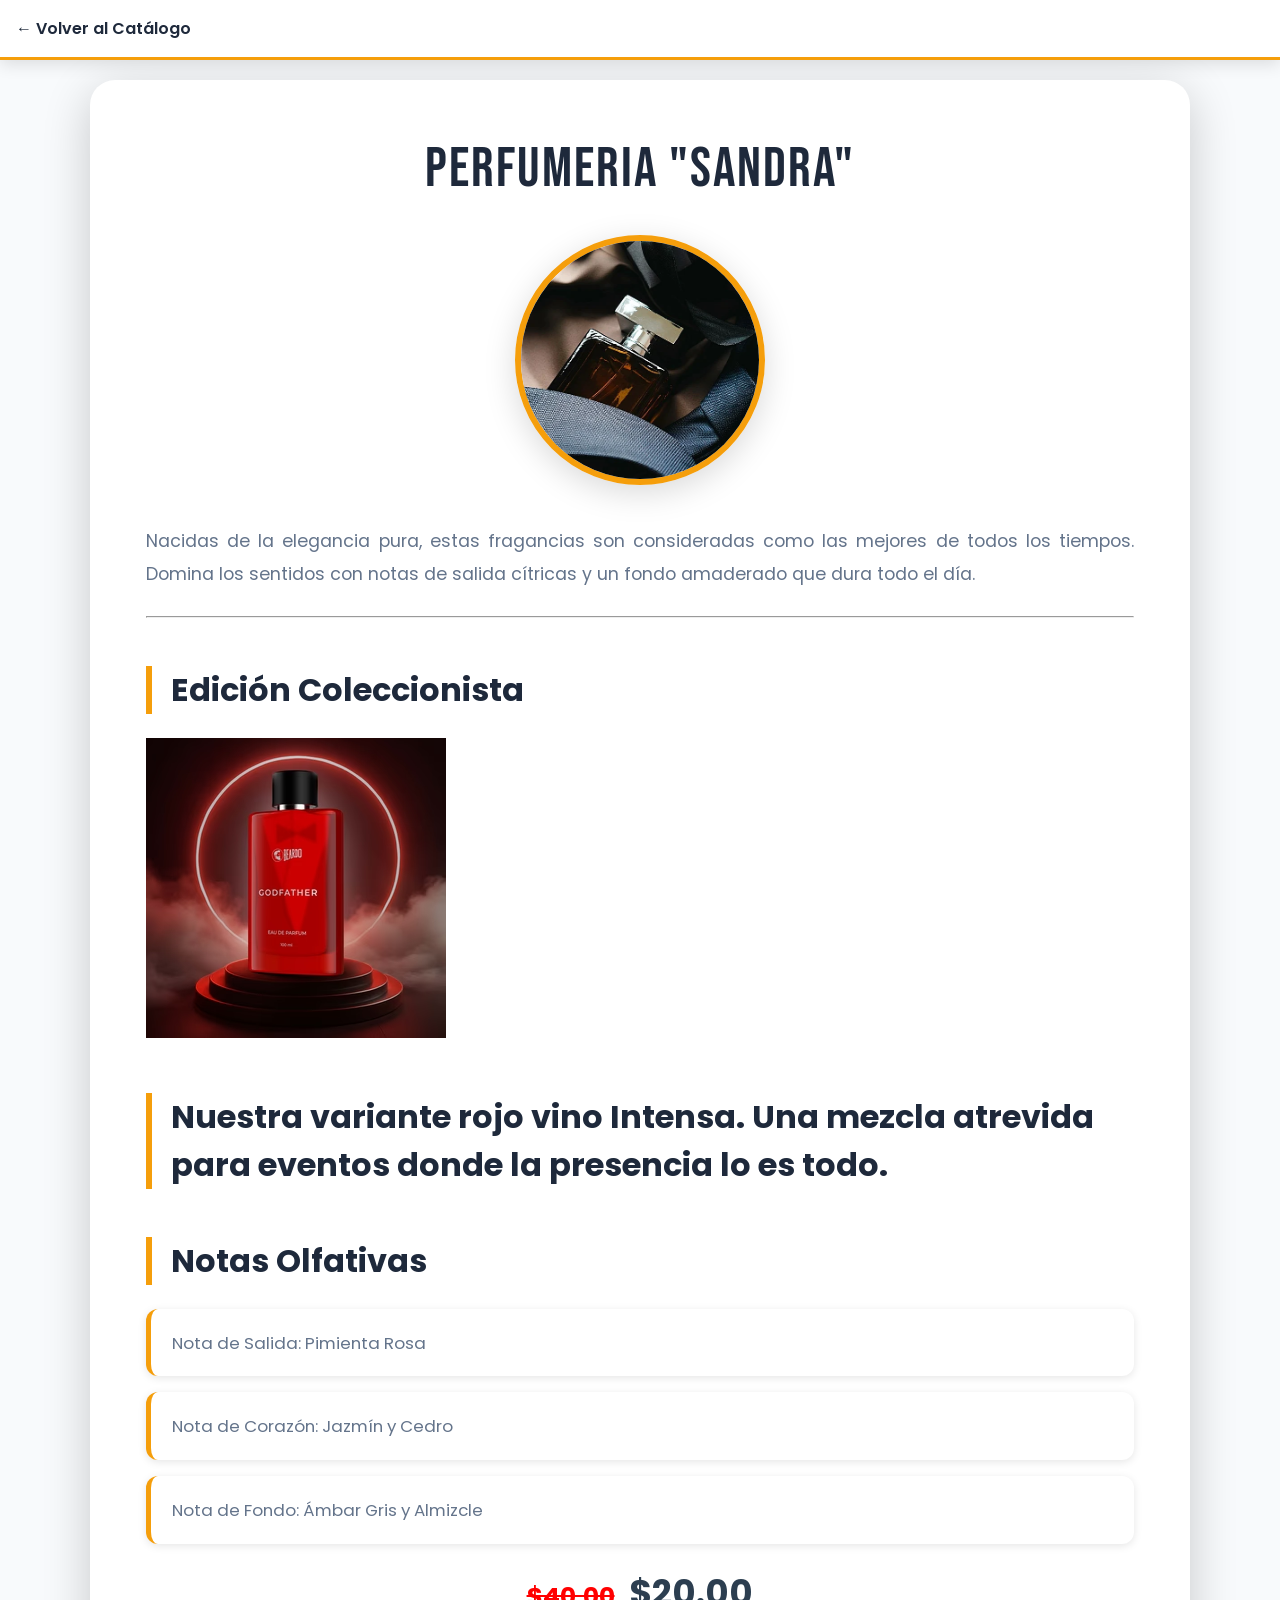
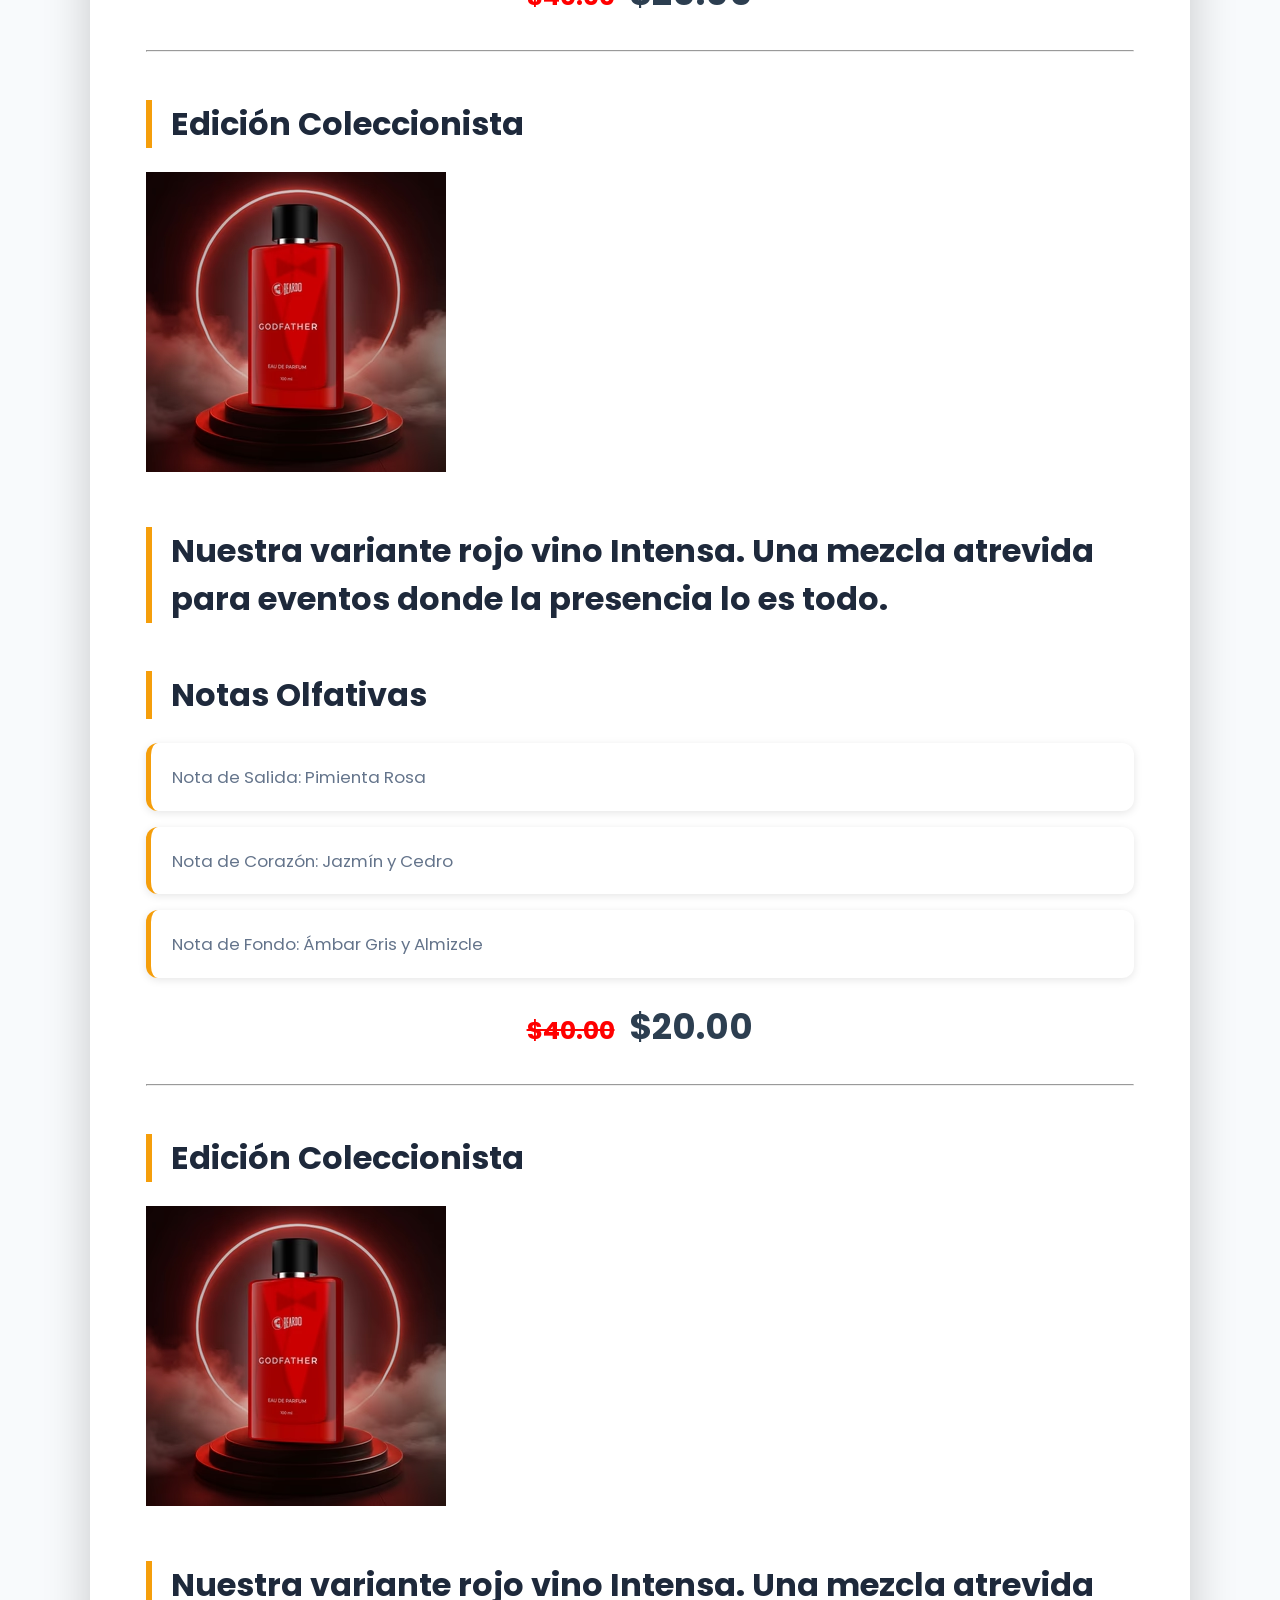
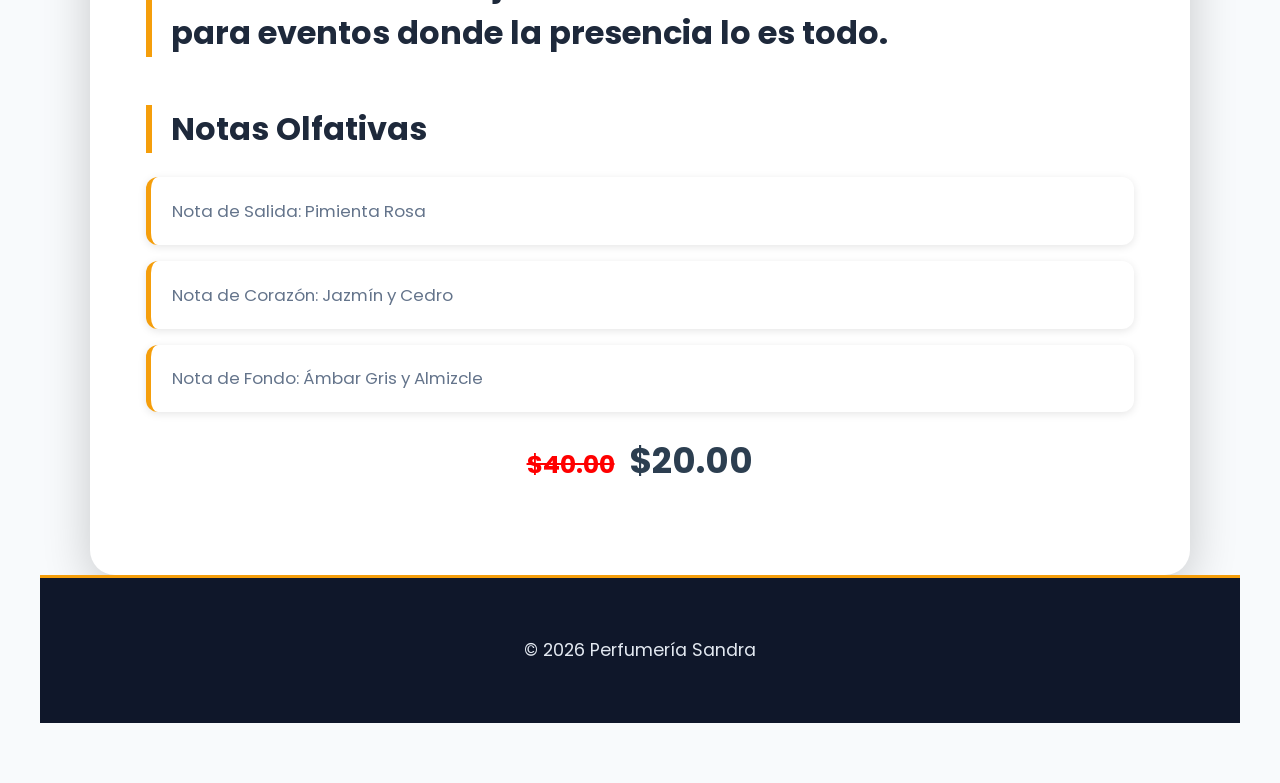
==== html/PerfumesPagina.html @ 1447a273 "Add files via upload" ====
<!DOCTYPE html>
<html lang="es">
<head>
    <meta charset="UTF-8">
    <title>Perfumería | Fragancia elegante</title>
    <link rel="stylesheet" href="../estilos/MarlonEstilos.css">
</head>
<body>

<div class="container">
    <nav class="navbar">
        <a href="../index.html" class="nav-link">← Volver al Catálogo</a>
    </nav>

    <h1>Perfumeria "Sandra"</h1>
    <img src="../imagenes/Inicial%20pagina%20perfumes.jpeg" alt="Perfume de Lujo" class="main-img">

    <p>
        Nacidas de la elegancia pura, estas fragancias son consideradas como las mejores de todos los tiempos.
        Domina los sentidos con notas de salida cítricas y un fondo amaderado que dura todo el día.
    </p>

    <hr> <div class="producto-bloque">
    <h2>Edición Coleccionista</h2>
    <div class="sección">
        <img src="../imagenes/Vino rojo.jpeg" alt="Fragancia Roja">
        <h2>Nuestra variante rojo vino Intensa. Una mezcla atrevida para eventos donde la presencia lo es todo.</h2>
    </div>

    <h2>Notas Olfativas</h2>
    <ul class="logros">
        <li>Nota de Salida: Pimienta Rosa</li>
        <li>Nota de Corazón: Jazmín y Cedro</li>
        <li>Nota de Fondo: Ámbar Gris y Almizcle</li>
    </ul>
    <p style="text-align: center; font-family: Arial, sans-serif;">
        <strike style="color: red; font-size: 25px; font-weight: bold; margin-right: 10px;">$40.00</strike>
        <span style="color: #2c3e50; font-size: 35px; font-weight: bold;">$20.00</span>
    </p>
</div>

    <hr>





    <div class="producto-bloque">
        <h2>Edición Coleccionista</h2>
        <div class="sección">
            <img src="../imagenes/Vino rojo.jpeg" alt="Fragancia Roja">
            <h2>Nuestra variante rojo vino Intensa. Una mezcla atrevida para eventos donde la presencia lo es todo.</h2>
        </div>

        <h2>Notas Olfativas</h2>
        <ul class="logros">
            <li>Nota de Salida: Pimienta Rosa</li>
            <li>Nota de Corazón: Jazmín y Cedro</li>
            <li>Nota de Fondo: Ámbar Gris y Almizcle</li>
        </ul>
        <p style="text-align: center; font-family: Arial, sans-serif;">
            <strike style="color: red; font-size: 25px; font-weight: bold; margin-right: 10px;">$40.00</strike>
            <span style="color: #2c3e50; font-size: 35px; font-weight: bold;">$20.00</span>
        </p>
    </div>

    <hr>






    <div class="producto-bloque">
        <h2>Edición Coleccionista</h2>
        <div class="sección">
            <img src="../imagenes/Vino rojo.jpeg" alt="Fragancia Roja">
            <h2>Nuestra variante rojo vino Intensa. Una mezcla atrevida para eventos donde la presencia lo es todo.</h2>
        </div>

        <h2>Notas Olfativas</h2>
        <ul class="logros">
            <li>Nota de Salida: Pimienta Rosa</li>
            <li>Nota de Corazón: Jazmín y Cedro</li>
            <li>Nota de Fondo: Ámbar Gris y Almizcle</li>
        </ul>
        <p style="text-align: center; font-family: Arial, sans-serif;">
            <strike style="color: red; font-size: 25px; font-weight: bold; margin-right: 10px;">$40.00</strike>
            <span style="color: #2c3e50; font-size: 35px; font-weight: bold;">$20.00</span>
        </p>
    </div>




</div> <footer class="footer">
    <p>© 2026 Perfumería Sandra</p>
</footer>

</body>
</html>
---- estilos/MarlonEstilos.css ----
/* ========================================
   MICHAEL JORDAN - TEMA UNIFICADO
   ======================================== */
@import url('https://fonts.googleapis.com/css2?family=Poppins:wght@300;400;500;600;700;800;900&family=Bebas+Neue&display=swap');

:root {
    /* PALETA UNIFICADA - IGUAL EN TODAS LAS PÁGINAS */
    --primary-dark: #0f172a;
    --secondary-dark: #1e293b;
    --accent-gold: #f59e0b;
    --accent-light: #fbbf24;
    --text-primary: #ffffff;
    --text-secondary: #e2e8f0;
    --text-dark: #1e293b;
    --text-gray: #64748b;
    --bg-light: #f8fafc;
    --bg-card: #ffffff;
    
    --shadow-sm: 0 2px 8px rgba(0, 0, 0, 0.1);
    --shadow-md: 0 4px 16px rgba(0, 0, 0, 0.12);
    --shadow-lg: 0 8px 32px rgba(0, 0, 0, 0.15);
    --shadow-xl: 0 12px 48px rgba(0, 0, 0, 0.2);
    
    --transition-fast: 0.2s cubic-bezier(0.4, 0, 0.2, 1);
    --transition-medium: 0.3s cubic-bezier(0.4, 0, 0.2, 1);
    --transition-slow: 0.5s cubic-bezier(0.4, 0, 0.2, 1);
}

* {
    margin: 0;
    padding: 0;
    box-sizing: border-box;
    font-family: 'Poppins', 'Segoe UI', sans-serif;
}

body {
    background: var(--bg-light);
    min-height: 100vh;
    padding: 80px 40px 60px;
    color: var(--text-dark);
}

.navbar {
    position: fixed;
    top: 0;
    left: 0;
    width: 100%;
    padding: 1rem 0;
    background: rgba(255, 255, 255, 0.98);
    backdrop-filter: blur(20px);
    z-index: 1000;
    box-shadow: var(--shadow-md);
    border-bottom: 3px solid var(--accent-gold);
}

.navbar nav {
    max-width: 1400px;
    margin: 0 auto;
    padding: 0 2rem;
}

.nav-link {
    color: var(--text-dark);
    text-decoration: none;
    font-weight: 600;
    font-size: 1rem;
    transition: var(--transition-medium);
    padding: 0.5rem 1rem;
    border-radius: 8px;
    position: relative;
}

.nav-link::before {
    content: '';
    position: absolute;
    bottom: 0;
    left: 50%;
    transform: translateX(-50%);
    width: 0;
    height: 3px;
    background: var(--accent-gold);
    transition: var(--transition-medium);
}

.nav-link:hover {
    color: var(--accent-gold);
}

.nav-link:hover::before {
    width: 80%;
}

/* ========================================
   CONTENEDOR PRINCIPAL
   ======================================== */
.container {
    max-width: 1100px;
    margin: auto;
    background: var(--bg-card);
    padding: 3.5rem;
    border-radius: 25px;
    box-shadow: var(--shadow-xl);
}

/* ========================================
   TÍTULO
   ======================================== */
h1 {
    text-align: center;
    color: var(--text-dark);
    font-size: 3.5rem;
    margin-bottom: 2rem;
    letter-spacing: 2px;
    font-family: 'Bebas Neue', sans-serif;
    font-weight: 400;
}

/* ========================================
   IMAGEN PRINCIPAL
   ======================================== */
.main-img {
    display: block;
    margin: 0 auto 2.5rem;
    width: 250px;
    height: 250px;
    border-radius: 50%;
    border: 6px solid var(--accent-gold);
    box-shadow: var(--shadow-lg);
    transition: var(--transition-medium);
    object-fit: cover;
}

.main-img:hover {
    transform: scale(1.05);
    box-shadow: var(--shadow-xl);
}

/* ========================================
   SUBTÍTULOS
   ======================================== */
h2 {
    margin-top: 3rem;
    margin-bottom: 1.5rem;
    color: var(--text-dark);
    border-left: 6px solid var(--accent-gold);
    padding-left: 1.2rem;
    font-size: 2rem;
    font-weight: 700;
}

/* ========================================
   TEXTO
   ======================================== */
p {
    font-size: 1.1rem;
    line-height: 1.9;
    margin-bottom: 1.5rem;
    color: var(--text-gray);
    text-align: justify;
}

/* ========================================
   SECCIÓN CON IMAGEN
   ======================================== */
.section {
    display: flex;
    gap: 2rem;
    align-items: center;
    flex-wrap: wrap;
    padding: 2rem;
    background: #f8fafc;
    border-radius: 20px;
    margin: 2rem 0;
    box-shadow: var(--shadow-sm);
    transition: var(--transition-medium);
}

.section:hover {
    transform: translateY(-3px);
    box-shadow: var(--shadow-md);
}

.section img {
    width: 220px;
    height: 220px;
    border-radius: 15px;
    box-shadow: var(--shadow-md);
    transition: var(--transition-medium);
    object-fit: cover;
}

.section img:hover {
    transform: scale(1.05);
    box-shadow: var(--shadow-lg);
}

/* ========================================
   LISTA DE LOGROS
   ======================================== */
.logros,
.post-retiro {
    list-style: none;
    margin-top: 1.5rem;
}

.logros li,
.post-retiro li {
    background: var(--bg-card);
    padding: 1.3rem;
    margin-bottom: 1rem;
    border-left: 5px solid var(--accent-gold);
    font-size: 1.05rem;
    border-radius: 12px;
    box-shadow: var(--shadow-sm);
    transition: var(--transition-medium);
    color: var(--text-gray);
}

.logros li:hover,
.post-retiro li:hover {
    transform: translateX(8px);
    box-shadow: var(--shadow-md);
    background: #fff9f0;
}

.logros li strong,
.post-retiro li strong {
    color: var(--accent-gold);
    font-weight: 700;
}

/* ========================================
   RESPONSIVE
   ======================================== */
@media (max-width: 768px) {
    body {
        padding: 80px 20px 40px;
    }
    
    .container {
        padding: 2.5rem;
        border-radius: 20px;
    }
    
    h1 {
        font-size: 2.8rem;
        margin-bottom: 1.5rem;
    }
    
    h2 {
        font-size: 1.6rem;
        margin-top: 2.5rem;
    }
    
    .main-img {
        width: 200px;
        height: 200px;
        border-width: 5px;
    }
    
    .section {
        flex-direction: column;
        padding: 1.5rem;
    }
    
    .section img {
        width: 100%;
        max-width: 280px;
        height: auto;
    }
    
    p {
        font-size: 1.05rem;
    }
    
    .logros li,
    .post-retiro li {
        padding: 1.1rem;
        font-size: 1rem;
    }
}

@media (max-width: 480px) {
    body {
        padding: 70px 15px 30px;
    }
    
    .container {
        padding: 2rem;
    }
    
    h1 {
        font-size: 2.3rem;
        letter-spacing: 1px;
    }
    
    h2 {
        font-size: 1.4rem;
        border-left-width: 5px;
        padding-left: 1rem;
    }
    
    .main-img {
        width: 170px;
        height: 170px;
    }
    
    .section {
        padding: 1.2rem;
    }
}

@media (prefers-reduced-motion: reduce) {
    *,
    *::before,
    *::after {
        animation-duration: 0.01ms !important;
        transition-duration: 0.01ms !important;
    }
}

.footer {
    background: var(--primary-dark);
    padding: 3rem 2rem;
    text-align: center;
    border-top: 3px solid var(--accent-gold);
     text-align: center;
}

.footer p {
    color: var(--text-secondary);
    margin: 0.5rem 0;
     text-align: center;
}

.footer a {
    color: var(--accent-gold);
    text-decoration: none;
    transition: var(--transition-fast);
    font-weight: 600;
     text-align: center; 
}

.footer a:hover {
    color: var(--accent-light);
     text-align: center;
}
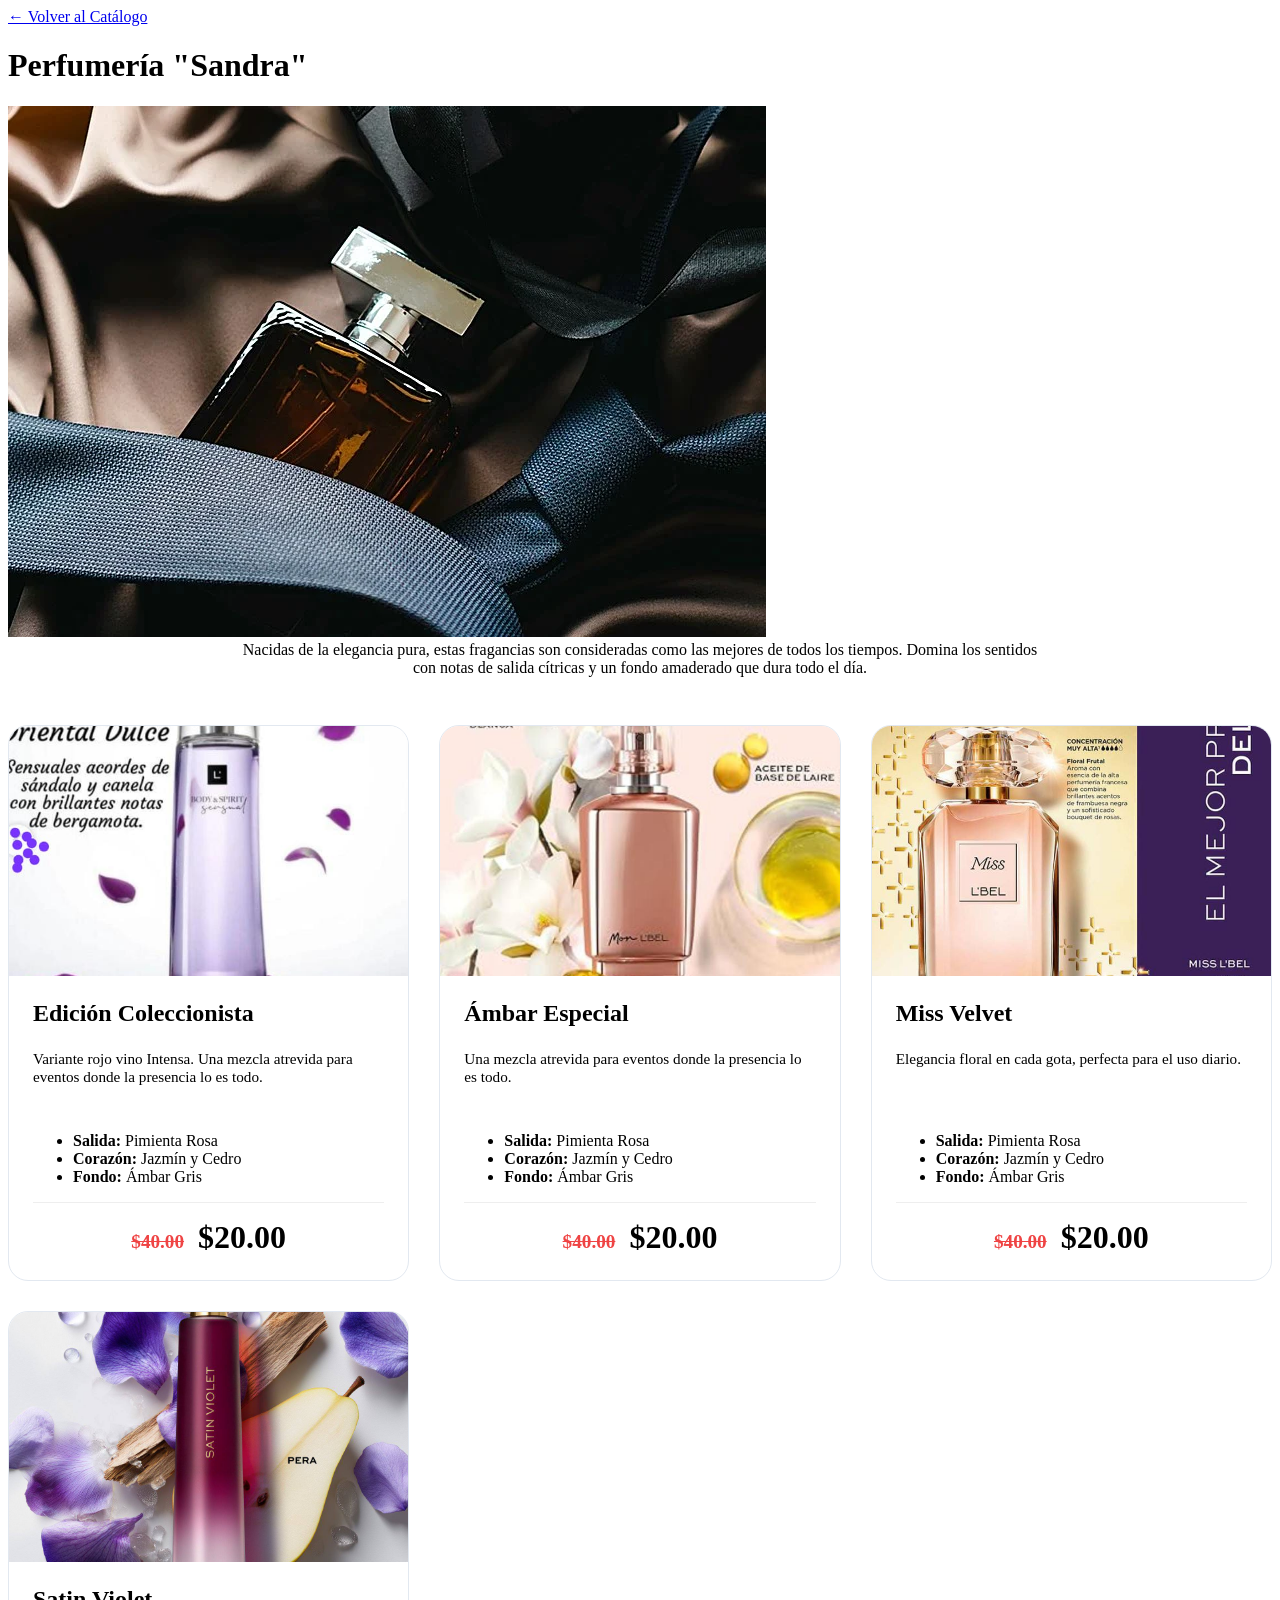
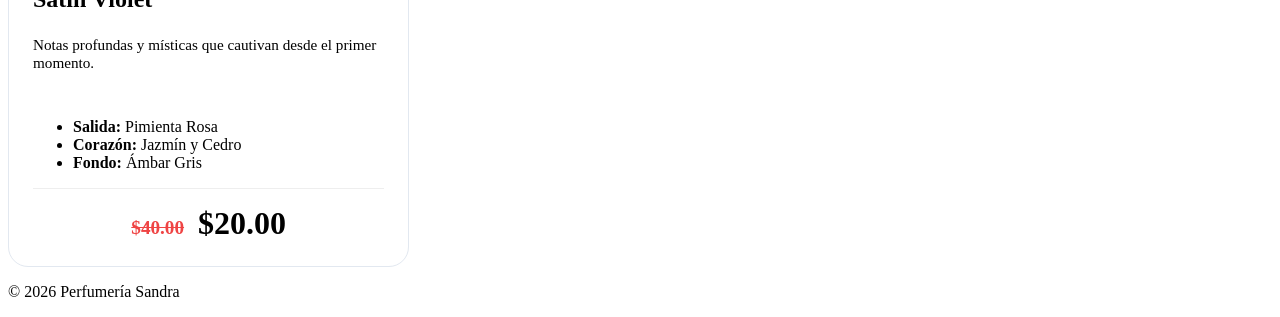
==== commit e0c3eba5: "Add files via upload" ====
--- a/html/PerfumesPagina.html
+++ b/html/PerfumesPagina.html
@@ -2,6 +2,7 @@
 <html lang="es">
 <head>
     <meta charset="UTF-8">
+    <meta name="viewport" content="width=device-width, initial-scale=1.0">
     <title>Perfumería | Fragancia elegante</title>
     <link rel="stylesheet" href="../estilos/MarlonEstilos.css">
 </head>
@@ -9,91 +10,100 @@
 
 <div class="container">
     <nav class="navbar">
-        <a href="../index.html" class="nav-link">← Volver al Catálogo</a>
+        <nav>
+            <a href="../index.html" class="nav-link">← Volver al Catálogo</a>
+        </nav>
     </nav>
 
-    <h1>Perfumeria "Sandra"</h1>
+    <h1>Perfumería "Sandra"</h1>
     <img src="../imagenes/Inicial%20pagina%20perfumes.jpeg" alt="Perfume de Lujo" class="main-img">
 
-    <p>
+    <p class="intro-text">
         Nacidas de la elegancia pura, estas fragancias son consideradas como las mejores de todos los tiempos.
         Domina los sentidos con notas de salida cítricas y un fondo amaderado que dura todo el día.
     </p>
 
-    <hr> <div class="producto-bloque">
-    <h2>Edición Coleccionista</h2>
-    <div class="sección">
-        <img src="../imagenes/Vino rojo.jpeg" alt="Fragancia Roja">
-        <h2>Nuestra variante rojo vino Intensa. Una mezcla atrevida para eventos donde la presencia lo es todo.</h2>
-    </div>
+    <div class="productos-container">
 
-    <h2>Notas Olfativas</h2>
-    <ul class="logros">
-        <li>Nota de Salida: Pimienta Rosa</li>
-        <li>Nota de Corazón: Jazmín y Cedro</li>
-        <li>Nota de Fondo: Ámbar Gris y Almizcle</li>
-    </ul>
-    <p style="text-align: center; font-family: Arial, sans-serif;">
-        <strike style="color: red; font-size: 25px; font-weight: bold; margin-right: 10px;">$40.00</strike>
-        <span style="color: #2c3e50; font-size: 35px; font-weight: bold;">$20.00</span>
-    </p>
-</div>
-
-    <hr>
-
-
-
-
-
-    <div class="producto-bloque">
-        <h2>Edición Coleccionista</h2>
-        <div class="sección">
-            <img src="../imagenes/Vino rojo.jpeg" alt="Fragancia Roja">
-            <h2>Nuestra variante rojo vino Intensa. Una mezcla atrevida para eventos donde la presencia lo es todo.</h2>
+        <div class="producto-bloque">
+            <div class="seccion-imagen">
+                <img src="../imagenes/perfumeOrientalDulce.jpeg" alt="Fragancia Roja">
+            </div>
+            <div class="contenido">
+                <h2>Edición Coleccionista</h2>
+                <p class="desc-corta">Variante rojo vino Intensa. Una mezcla atrevida para eventos donde la presencia lo es todo.</p>
+                <ul class="logros">
+                    <li><strong>Salida:</strong> Pimienta Rosa</li>
+                    <li><strong>Corazón:</strong> Jazmín y Cedro</li>
+                    <li><strong>Fondo:</strong> Ámbar Gris</li>
+                </ul>
+                <div class="precio-tag">
+                    <strike>$40.00</strike>
+                    <span>$20.00</span>
+                </div>
+            </div>
         </div>
 
-        <h2>Notas Olfativas</h2>
-        <ul class="logros">
-            <li>Nota de Salida: Pimienta Rosa</li>
-            <li>Nota de Corazón: Jazmín y Cedro</li>
-            <li>Nota de Fondo: Ámbar Gris y Almizcle</li>
-        </ul>
-        <p style="text-align: center; font-family: Arial, sans-serif;">
-            <strike style="color: red; font-size: 25px; font-weight: bold; margin-right: 10px;">$40.00</strike>
-            <span style="color: #2c3e50; font-size: 35px; font-weight: bold;">$20.00</span>
-        </p>
-    </div>
-
-    <hr>
-
-
-
-
-
-
-    <div class="producto-bloque">
-        <h2>Edición Coleccionista</h2>
-        <div class="sección">
-            <img src="../imagenes/Vino rojo.jpeg" alt="Fragancia Roja">
-            <h2>Nuestra variante rojo vino Intensa. Una mezcla atrevida para eventos donde la presencia lo es todo.</h2>
+        <div class="producto-bloque">
+            <div class="seccion-imagen">
+                <img src="../imagenes/Ambar.jpeg" alt="Fragancia">
+            </div>
+            <div class="contenido">
+                <h2>Ámbar Especial</h2>
+                <p class="desc-corta">Una mezcla atrevida para eventos donde la presencia lo es todo.</p>
+                <ul class="logros">
+                    <li><strong>Salida:</strong> Pimienta Rosa</li>
+                    <li><strong>Corazón:</strong> Jazmín y Cedro</li>
+                    <li><strong>Fondo:</strong> Ámbar Gris</li>
+                </ul>
+                <div class="precio-tag">
+                    <strike>$40.00</strike>
+                    <span>$20.00</span>
+                </div>
+            </div>
         </div>
 
-        <h2>Notas Olfativas</h2>
-        <ul class="logros">
-            <li>Nota de Salida: Pimienta Rosa</li>
-            <li>Nota de Corazón: Jazmín y Cedro</li>
-            <li>Nota de Fondo: Ámbar Gris y Almizcle</li>
-        </ul>
-        <p style="text-align: center; font-family: Arial, sans-serif;">
-            <strike style="color: red; font-size: 25px; font-weight: bold; margin-right: 10px;">$40.00</strike>
-            <span style="color: #2c3e50; font-size: 35px; font-weight: bold;">$20.00</span>
-        </p>
-    </div>
+        <div class="producto-bloque">
+            <div class="seccion-imagen">
+                <img src="../imagenes/Miss.jpeg" alt="Fragancia">
+            </div>
+            <div class="contenido">
+                <h2>Miss Velvet</h2>
+                <p class="desc-corta">Elegancia floral en cada gota, perfecta para el uso diario.</p>
+                <ul class="logros">
+                    <li><strong>Salida:</strong> Pimienta Rosa</li>
+                    <li><strong>Corazón:</strong> Jazmín y Cedro</li>
+                    <li><strong>Fondo:</strong> Ámbar Gris</li>
+                </ul>
+                <div class="precio-tag">
+                    <strike>$40.00</strike>
+                    <span>$20.00</span>
+                </div>
+            </div>
+        </div>
 
+        <div class="producto-bloque">
+            <div class="seccion-imagen">
+                <img src="../imagenes/Satin%20Violet" alt="Fragancia">
+            </div>
+            <div class="contenido">
+                <h2>Satin Violet</h2>
+                <p class="desc-corta">Notas profundas y místicas que cautivan desde el primer momento.</p>
+                <ul class="logros">
+                    <li><strong>Salida:</strong> Pimienta Rosa</li>
+                    <li><strong>Corazón:</strong> Jazmín y Cedro</li>
+                    <li><strong>Fondo:</strong> Ámbar Gris</li>
+                </ul>
+                <div class="precio-tag">
+                    <strike>$40.00</strike>
+                    <span>$20.00</span>
+                </div>
+            </div>
+        </div>
 
+    </div> </div>
 
-
-</div> <footer class="footer">
+<footer class="footer">
     <p>© 2026 Perfumería Sandra</p>
 </footer>
 
--- a/estilos/MarlonEstilos.css
+++ b/estilos/MarlonEstilos.css
@@ -1,347 +1,96 @@
 /* ========================================
-   MICHAEL JORDAN - TEMA UNIFICADO
+   DISEÑO DE PRODUCTOS (GRID)
    ======================================== */
-@import url('https://fonts.googleapis.com/css2?family=Poppins:wght@300;400;500;600;700;800;900&family=Bebas+Neue&display=swap');
-
-:root {
-    /* PALETA UNIFICADA - IGUAL EN TODAS LAS PÁGINAS */
-    --primary-dark: #0f172a;
-    --secondary-dark: #1e293b;
-    --accent-gold: #f59e0b;
-    --accent-light: #fbbf24;
-    --text-primary: #ffffff;
-    --text-secondary: #e2e8f0;
-    --text-dark: #1e293b;
-    --text-gray: #64748b;
-    --bg-light: #f8fafc;
-    --bg-card: #ffffff;
-    
-    --shadow-sm: 0 2px 8px rgba(0, 0, 0, 0.1);
-    --shadow-md: 0 4px 16px rgba(0, 0, 0, 0.12);
-    --shadow-lg: 0 8px 32px rgba(0, 0, 0, 0.15);
-    --shadow-xl: 0 12px 48px rgba(0, 0, 0, 0.2);
-    
-    --transition-fast: 0.2s cubic-bezier(0.4, 0, 0.2, 1);
-    --transition-medium: 0.3s cubic-bezier(0.4, 0, 0.2, 1);
-    --transition-slow: 0.5s cubic-bezier(0.4, 0, 0.2, 1);
+.productos-container {
+    display: grid;
+    grid-template-columns: repeat(auto-fit, minmax(300px, 1fr));
+    gap: 30px;
+    margin-top: 3rem;
 }
 
-* {
-    margin: 0;
-    padding: 0;
-    box-sizing: border-box;
-    font-family: 'Poppins', 'Segoe UI', sans-serif;
+.producto-bloque {
+    background: var(--bg-card);
+    border-radius: 20px;
+    overflow: hidden;
+    box-shadow: var(--shadow-md);
+    transition: var(--transition-medium);
+    display: flex;
+    flex-direction: column; /* Contenido uno debajo de otro */
+    border: 1px solid #e2e8f0;
 }
 
-body {
-    background: var(--bg-light);
-    min-height: 100vh;
-    padding: 80px 40px 60px;
-    color: var(--text-dark);
-}
-
-.navbar {
-    position: fixed;
-    top: 0;
-    left: 0;
-    width: 100%;
-    padding: 1rem 0;
-    background: rgba(255, 255, 255, 0.98);
-    backdrop-filter: blur(20px);
-    z-index: 1000;
-    box-shadow: var(--shadow-md);
-    border-bottom: 3px solid var(--accent-gold);
-}
-
-.navbar nav {
-    max-width: 1400px;
-    margin: 0 auto;
-    padding: 0 2rem;
-}
-
-.nav-link {
-    color: var(--text-dark);
-    text-decoration: none;
-    font-weight: 600;
-    font-size: 1rem;
-    transition: var(--transition-medium);
-    padding: 0.5rem 1rem;
-    border-radius: 8px;
-    position: relative;
-}
-
-.nav-link::before {
-    content: '';
-    position: absolute;
-    bottom: 0;
-    left: 50%;
-    transform: translateX(-50%);
-    width: 0;
-    height: 3px;
-    background: var(--accent-gold);
-    transition: var(--transition-medium);
-}
-
-.nav-link:hover {
-    color: var(--accent-gold);
-}
-
-.nav-link:hover::before {
-    width: 80%;
-}
-
-/* ========================================
-   CONTENEDOR PRINCIPAL
-   ======================================== */
-.container {
-    max-width: 1100px;
-    margin: auto;
-    background: var(--bg-card);
-    padding: 3.5rem;
-    border-radius: 25px;
+.producto-bloque:hover {
+    transform: translateY(-10px);
     box-shadow: var(--shadow-xl);
 }
 
-/* ========================================
-   TÍTULO
-   ======================================== */
-h1 {
-    text-align: center;
-    color: var(--text-dark);
-    font-size: 3.5rem;
-    margin-bottom: 2rem;
-    letter-spacing: 2px;
-    font-family: 'Bebas Neue', sans-serif;
-    font-weight: 400;
+/* TAMAÑO ÚNICO DE IMAGENES */
+.seccion-imagen img {
+    width: 100%;
+    height: 250px; /* Altura fija para todas */
+    object-fit: cover; /* Ajusta la imagen sin estirarla */
+    display: block;
 }
 
-/* ========================================
-   IMAGEN PRINCIPAL
-   ======================================== */
-.main-img {
-    display: block;
-    margin: 0 auto 2.5rem;
-    width: 250px;
-    height: 250px;
-    border-radius: 50%;
-    border: 6px solid var(--accent-gold);
-    box-shadow: var(--shadow-lg);
-    transition: var(--transition-medium);
-    object-fit: cover;
+.contenido {
+    padding: 1.5rem;
+    display: flex;
+    flex-direction: column;
+    flex-grow: 1;
 }
 
-.main-img:hover {
-    transform: scale(1.05);
-    box-shadow: var(--shadow-xl);
+.contenido h2 {
+    margin-top: 0;
+    margin-bottom: 0.5rem;
+    font-size: 1.5rem;
+    border-left: 4px solid var(--accent-gold);
 }
 
-/* ========================================
-   SUBTÍTULOS
-   ======================================== */
-h2 {
-    margin-top: 3rem;
-    margin-bottom: 1.5rem;
-    color: var(--text-dark);
-    border-left: 6px solid var(--accent-gold);
-    padding-left: 1.2rem;
-    font-size: 2rem;
-    font-weight: 700;
+.desc-corta {
+    font-size: 0.95rem;
+    margin-bottom: 1rem;
+    text-align: left;
+    height: 50px; /* Alinea los textos */
 }
 
-/* ========================================
-   TEXTO
-   ======================================== */
-p {
-    font-size: 1.1rem;
-    line-height: 1.9;
-    margin-bottom: 1.5rem;
-    color: var(--text-gray);
-    text-align: justify;
+/* PRECIOS ORDENADOS */
+.precio-tag {
+    text-align: center;
+    margin-top: auto;
+    padding-top: 1rem;
+    border-top: 1px solid #eee;
 }
 
-/* ========================================
-   SECCIÓN CON IMAGEN
-   ======================================== */
-.section {
-    display: flex;
-    gap: 2rem;
-    align-items: center;
-    flex-wrap: wrap;
-    padding: 2rem;
-    background: #f8fafc;
-    border-radius: 20px;
-    margin: 2rem 0;
-    box-shadow: var(--shadow-sm);
-    transition: var(--transition-medium);
+.precio-tag strike {
+    color: #ef4444;
+    font-size: 1.2rem;
+    font-weight: bold;
+    margin-right: 10px;
 }
 
-.section:hover {
-    transform: translateY(-3px);
-    box-shadow: var(--shadow-md);
+.precio-tag span {
+    color: var(--primary-dark);
+    font-size: 2rem;
+    font-weight: 800;
 }
 
-.section img {
-    width: 220px;
-    height: 220px;
-    border-radius: 15px;
-    box-shadow: var(--shadow-md);
-    transition: var(--transition-medium);
-    object-fit: cover;
+.intro-text {
+    text-align: center;
+    max-width: 800px;
+    margin: 0 auto 2rem;
 }
 
-.section img:hover {
-    transform: scale(1.05);
-    box-shadow: var(--shadow-lg);
-}
+/* RESPONSIVE PARA MÓVIL */
+@media (max-width: 600px) {
+    .productos-container {
+        grid-template-columns: 1fr; /* Una sola columna en celular */
+    }
 
-/* ========================================
-   LISTA DE LOGROS
-   ======================================== */
-.logros,
-.post-retiro {
-    list-style: none;
-    margin-top: 1.5rem;
-}
+    .seccion-imagen img {
+        height: 200px; /* Un poco más pequeñas en celular */
+    }
 
-.logros li,
-.post-retiro li {
-    background: var(--bg-card);
-    padding: 1.3rem;
-    margin-bottom: 1rem;
-    border-left: 5px solid var(--accent-gold);
-    font-size: 1.05rem;
-    border-radius: 12px;
-    box-shadow: var(--shadow-sm);
-    transition: var(--transition-medium);
-    color: var(--text-gray);
-}
-
-.logros li:hover,
-.post-retiro li:hover {
-    transform: translateX(8px);
-    box-shadow: var(--shadow-md);
-    background: #fff9f0;
-}
-
-.logros li strong,
-.post-retiro li strong {
-    color: var(--accent-gold);
-    font-weight: 700;
-}
-
-/* ========================================
-   RESPONSIVE
-   ======================================== */
-@media (max-width: 768px) {
-    body {
-        padding: 80px 20px 40px;
+    h1 {
+        font-size: 2.5rem;
     }
-    
-    .container {
-        padding: 2.5rem;
-        border-radius: 20px;
-    }
-    
-    h1 {
-        font-size: 2.8rem;
-        margin-bottom: 1.5rem;
-    }
-    
-    h2 {
-        font-size: 1.6rem;
-        margin-top: 2.5rem;
-    }
-    
-    .main-img {
-        width: 200px;
-        height: 200px;
-        border-width: 5px;
-    }
-    
-    .section {
-        flex-direction: column;
-        padding: 1.5rem;
-    }
-    
-    .section img {
-        width: 100%;
-        max-width: 280px;
-        height: auto;
-    }
-    
-    p {
-        font-size: 1.05rem;
-    }
-    
-    .logros li,
-    .post-retiro li {
-        padding: 1.1rem;
-        font-size: 1rem;
-    }
-}
-
-@media (max-width: 480px) {
-    body {
-        padding: 70px 15px 30px;
-    }
-    
-    .container {
-        padding: 2rem;
-    }
-    
-    h1 {
-        font-size: 2.3rem;
-        letter-spacing: 1px;
-    }
-    
-    h2 {
-        font-size: 1.4rem;
-        border-left-width: 5px;
-        padding-left: 1rem;
-    }
-    
-    .main-img {
-        width: 170px;
-        height: 170px;
-    }
-    
-    .section {
-        padding: 1.2rem;
-    }
-}
-
-@media (prefers-reduced-motion: reduce) {
-    *,
-    *::before,
-    *::after {
-        animation-duration: 0.01ms !important;
-        transition-duration: 0.01ms !important;
-    }
-}
-
-.footer {
-    background: var(--primary-dark);
-    padding: 3rem 2rem;
-    text-align: center;
-    border-top: 3px solid var(--accent-gold);
-     text-align: center;
-}
-
-.footer p {
-    color: var(--text-secondary);
-    margin: 0.5rem 0;
-     text-align: center;
-}
-
-.footer a {
-    color: var(--accent-gold);
-    text-decoration: none;
-    transition: var(--transition-fast);
-    font-weight: 600;
-     text-align: center; 
-}
-
-.footer a:hover {
-    color: var(--accent-light);
-     text-align: center;
 }
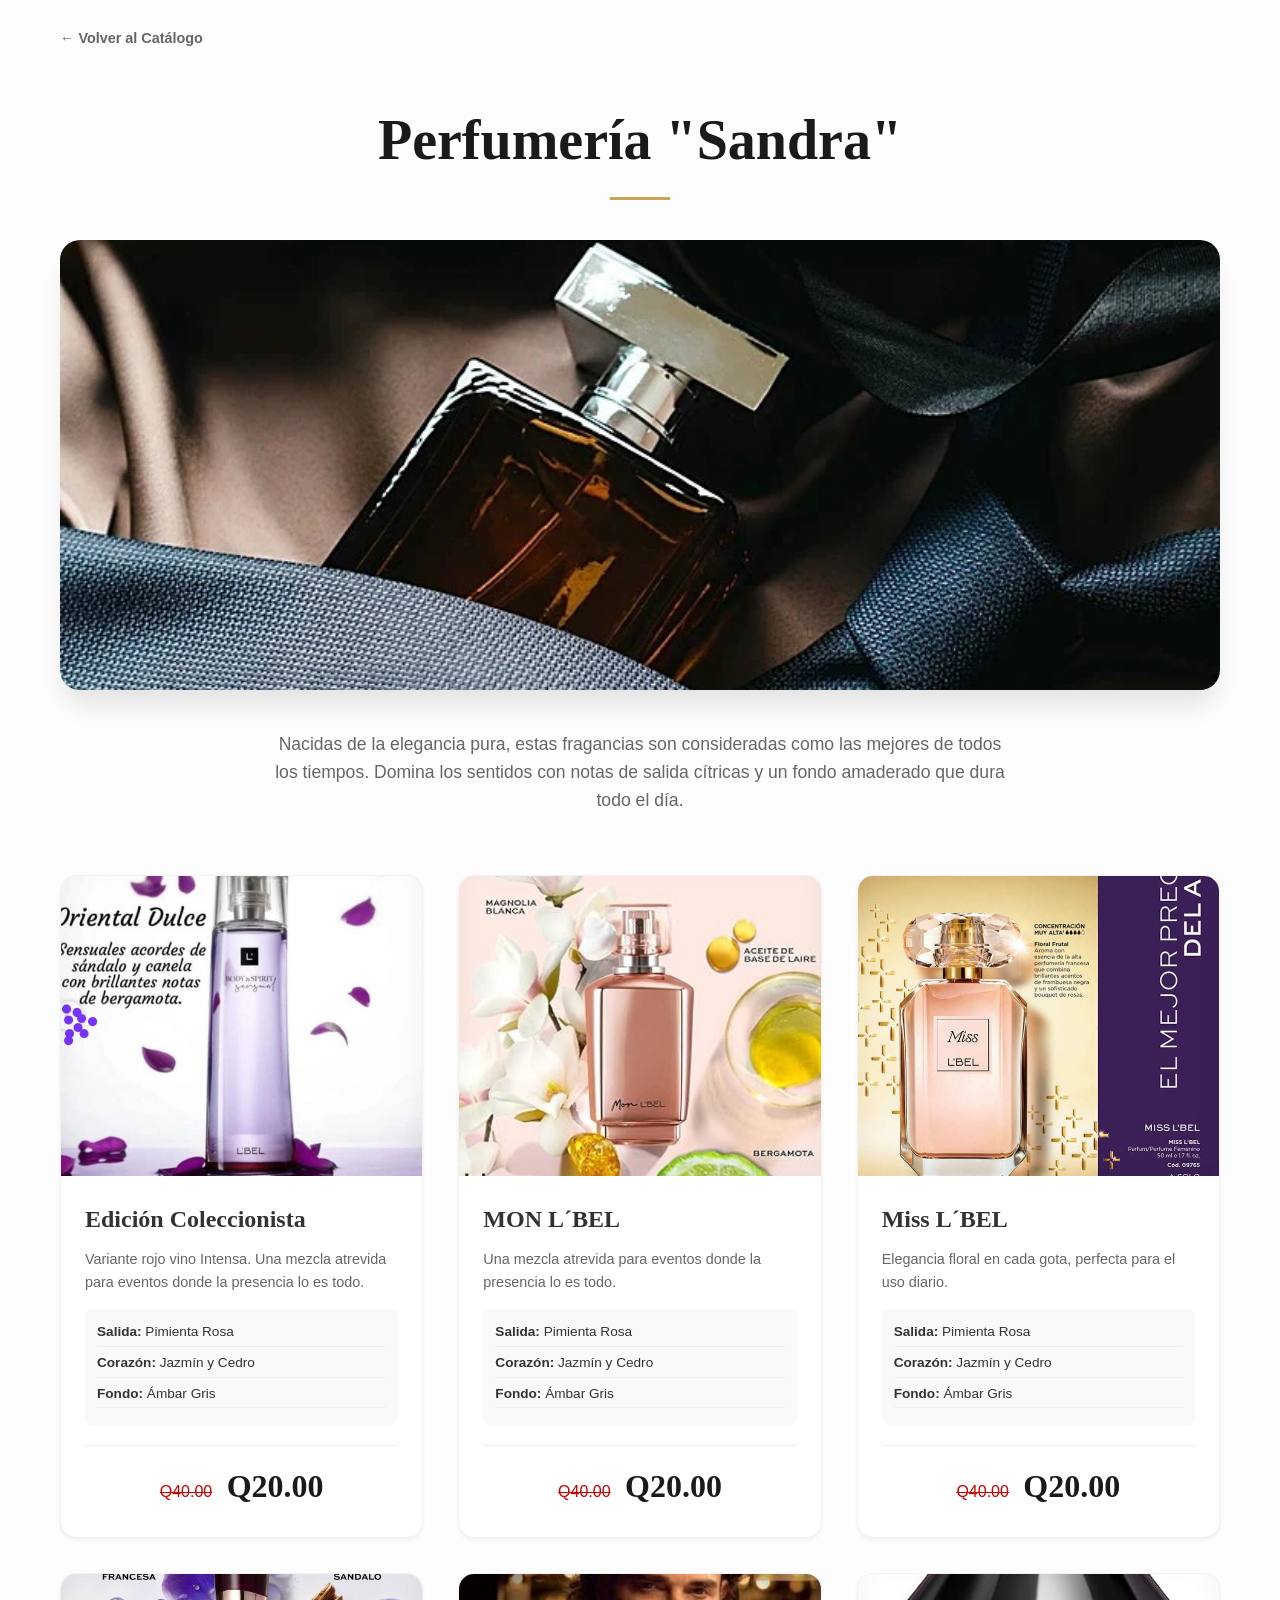
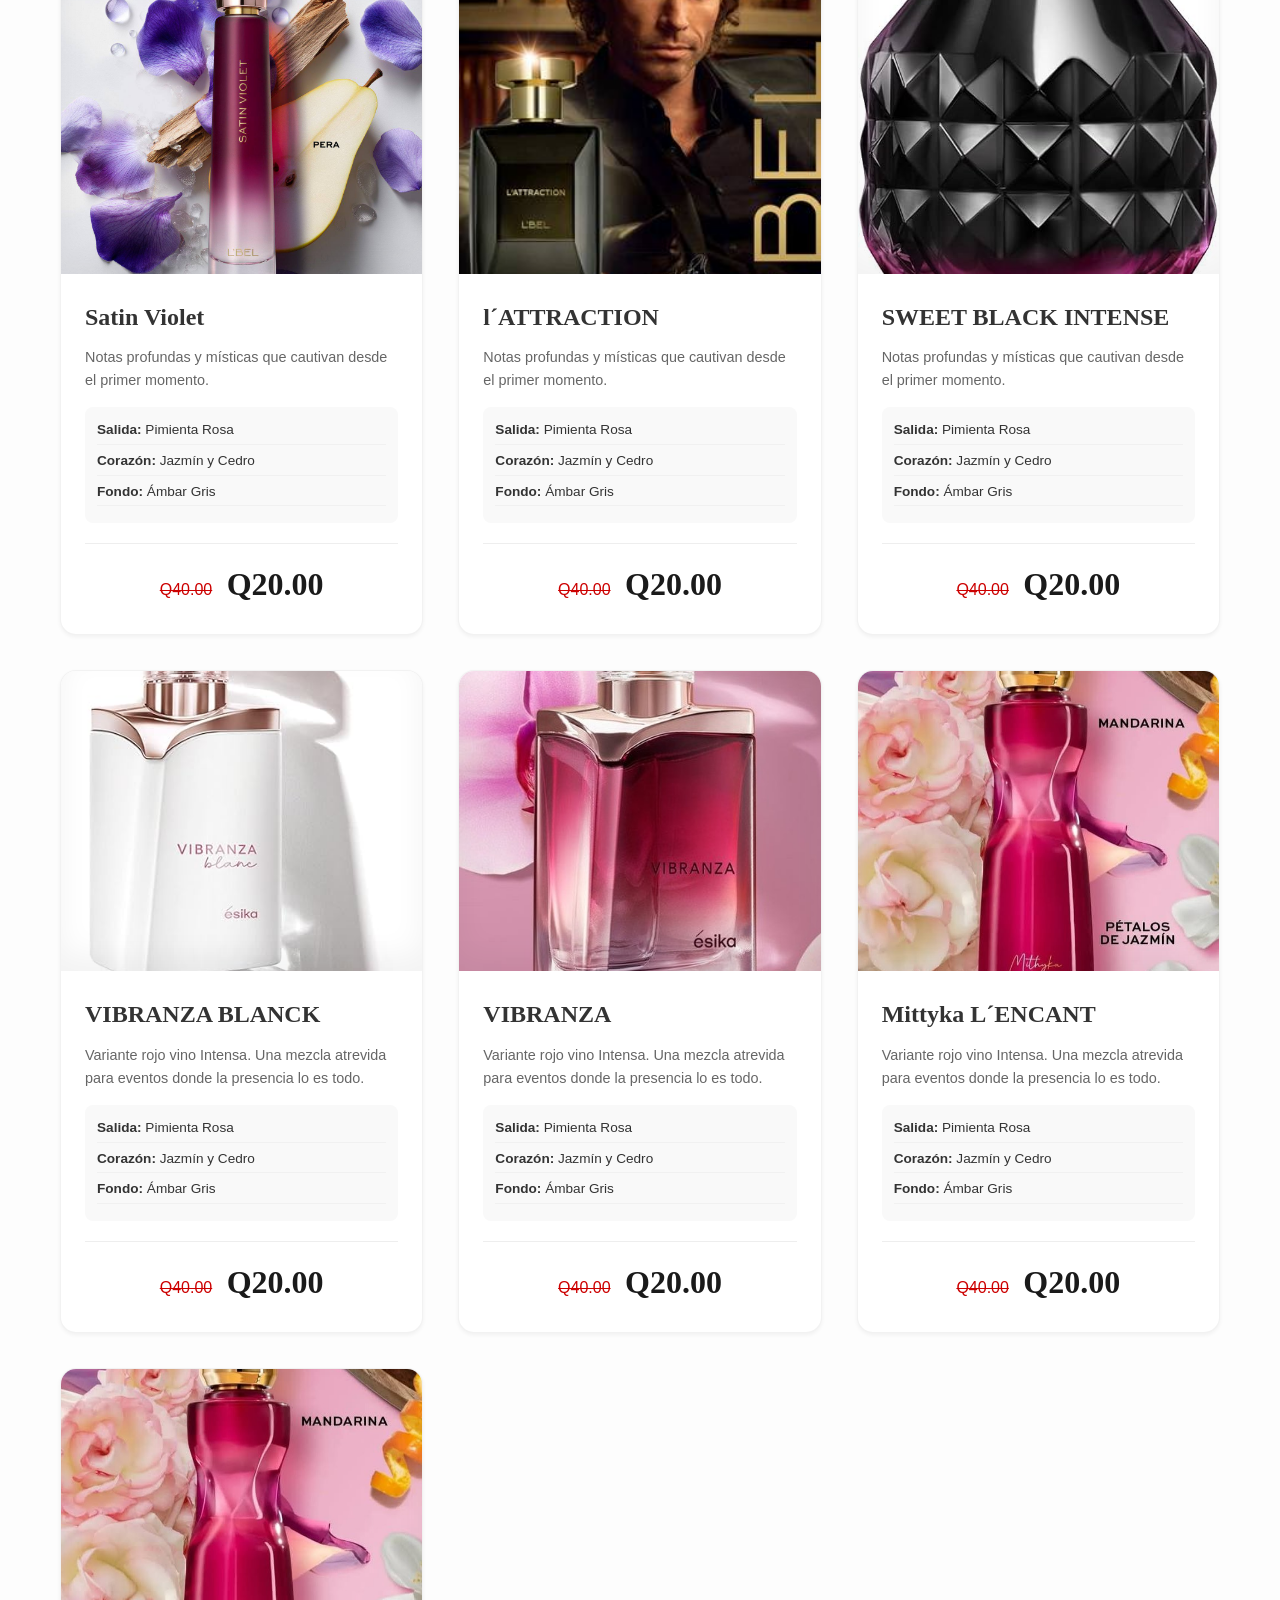
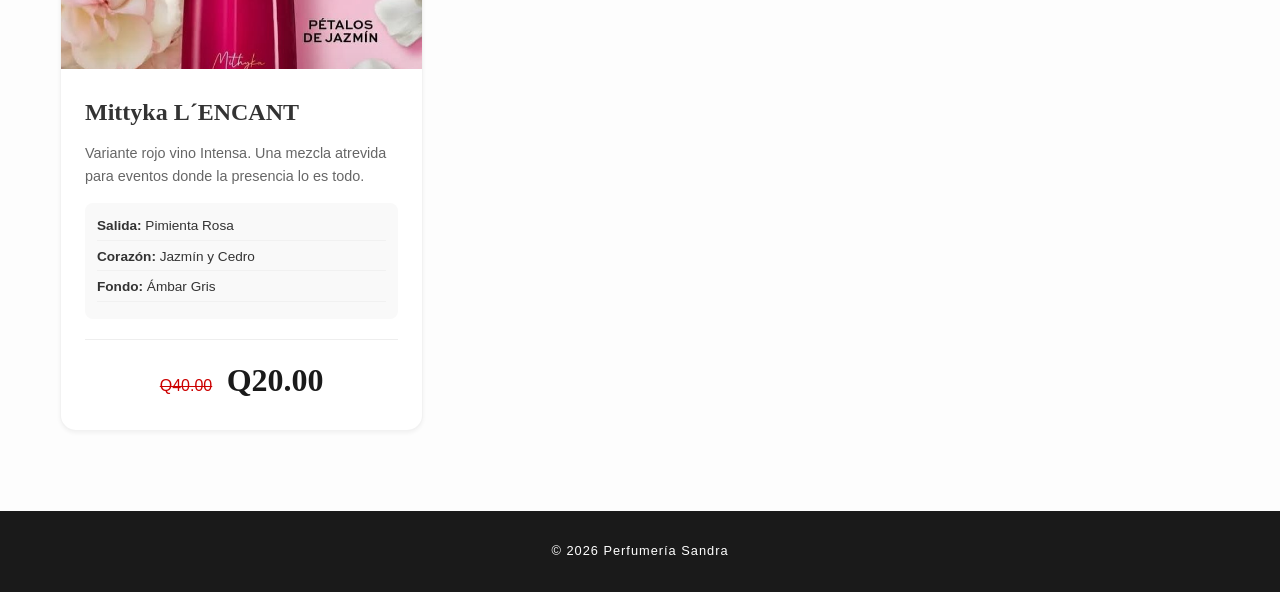
==== commit 5f4ec083: "Add files via upload" ====
--- a/html/PerfumesPagina.html
+++ b/html/PerfumesPagina.html
@@ -38,8 +38,8 @@
                     <li><strong>Fondo:</strong> Ámbar Gris</li>
                 </ul>
                 <div class="precio-tag">
-                    <strike>$40.00</strike>
-                    <span>$20.00</span>
+                    <strike>Q40.00</strike>
+                    <span>Q20.00</span>
                 </div>
             </div>
         </div>
@@ -49,7 +49,7 @@
                 <img src="../imagenes/Ambar.jpeg" alt="Fragancia">
             </div>
             <div class="contenido">
-                <h2>Ámbar Especial</h2>
+                <h2>MON L´BEL</h2>
                 <p class="desc-corta">Una mezcla atrevida para eventos donde la presencia lo es todo.</p>
                 <ul class="logros">
                     <li><strong>Salida:</strong> Pimienta Rosa</li>
@@ -57,8 +57,8 @@
                     <li><strong>Fondo:</strong> Ámbar Gris</li>
                 </ul>
                 <div class="precio-tag">
-                    <strike>$40.00</strike>
-                    <span>$20.00</span>
+                    <strike>Q40.00</strike>
+                    <span>Q20.00</span>
                 </div>
             </div>
         </div>
@@ -68,7 +68,7 @@
                 <img src="../imagenes/Miss.jpeg" alt="Fragancia">
             </div>
             <div class="contenido">
-                <h2>Miss Velvet</h2>
+                <h2>Miss L´BEL</h2>
                 <p class="desc-corta">Elegancia floral en cada gota, perfecta para el uso diario.</p>
                 <ul class="logros">
                     <li><strong>Salida:</strong> Pimienta Rosa</li>
@@ -76,8 +76,8 @@
                     <li><strong>Fondo:</strong> Ámbar Gris</li>
                 </ul>
                 <div class="precio-tag">
-                    <strike>$40.00</strike>
-                    <span>$20.00</span>
+                    <strike>Q40.00</strike>
+                    <span>Q20.00</span>
                 </div>
             </div>
         </div>
@@ -95,11 +95,137 @@
                     <li><strong>Fondo:</strong> Ámbar Gris</li>
                 </ul>
                 <div class="precio-tag">
-                    <strike>$40.00</strike>
-                    <span>$20.00</span>
-                </div>
-            </div>
-        </div>
+                    <strike>Q40.00</strike>
+                    <span>Q20.00</span>
+                </div>
+            </div>
+        </div>
+
+
+
+
+        <div class="producto-bloque">
+            <div class="seccion-imagen">
+                <img src="../imagenes/L'attraction.jpg" alt="Fragancia">
+            </div>
+            <div class="contenido">
+                <h2>l´ATTRACTION</h2>
+                <p class="desc-corta">Notas profundas y místicas que cautivan desde el primer momento.</p>
+                <ul class="logros">
+                    <li><strong>Salida:</strong> Pimienta Rosa</li>
+                    <li><strong>Corazón:</strong> Jazmín y Cedro</li>
+                    <li><strong>Fondo:</strong> Ámbar Gris</li>
+                </ul>
+                <div class="precio-tag">
+                    <strike>Q40.00</strike>
+                    <span>Q20.00</span>
+                </div>
+            </div>
+        </div>
+
+
+        <div class="producto-bloque">
+            <div class="seccion-imagen">
+                <img src="../imagenes/Sweet%20black.jpg" alt="Fragancia">
+            </div>
+            <div class="contenido">
+                <h2>SWEET BLACK INTENSE</h2>
+                <p class="desc-corta">Notas profundas y místicas que cautivan desde el primer momento.</p>
+                <ul class="logros">
+                    <li><strong>Salida:</strong> Pimienta Rosa</li>
+                    <li><strong>Corazón:</strong> Jazmín y Cedro</li>
+                    <li><strong>Fondo:</strong> Ámbar Gris</li>
+                </ul>
+                <div class="precio-tag">
+                    <strike>Q40.00</strike>
+                    <span>Q20.00</span>
+                </div>
+            </div>
+        </div>
+
+        <div class="producto-bloque">
+            <div class="seccion-imagen">
+                <img src="../imagenes/Vibransa.jpg" alt="Fragancia Roja">
+            </div>
+            <div class="contenido">
+                <h2>VIBRANZA BLANCK</h2>
+                <p class="desc-corta">Variante rojo vino Intensa. Una mezcla atrevida para eventos donde la presencia lo es todo.</p>
+                <ul class="logros">
+                    <li><strong>Salida:</strong> Pimienta Rosa</li>
+                    <li><strong>Corazón:</strong> Jazmín y Cedro</li>
+                    <li><strong>Fondo:</strong> Ámbar Gris</li>
+                </ul>
+                <div class="precio-tag">
+                    <strike>Q40.00</strike>
+                    <span>Q20.00</span>
+                </div>
+            </div>
+        </div>
+
+
+
+        <div class="producto-bloque">
+            <div class="seccion-imagen">
+                <img src="../imagenes/VibransaRoja.jpg" alt="Fragancia Roja">
+            </div>
+            <div class="contenido">
+                <h2>VIBRANZA</h2>
+                <p class="desc-corta">Variante rojo vino Intensa. Una mezcla atrevida para eventos donde la presencia lo es todo.</p>
+                <ul class="logros">
+                    <li><strong>Salida:</strong> Pimienta Rosa</li>
+                    <li><strong>Corazón:</strong> Jazmín y Cedro</li>
+                    <li><strong>Fondo:</strong> Ámbar Gris</li>
+                </ul>
+                <div class="precio-tag">
+                    <strike>Q40.00</strike>
+                    <span>Q20.00</span>
+                </div>
+            </div>
+        </div>
+
+
+
+
+        <div class="producto-bloque">
+            <div class="seccion-imagen">
+                <img src="../imagenes/Mittyka%20L´encant.jpg" alt="Fragancia Roja">
+            </div>
+            <div class="contenido">
+                <h2>Mittyka L´ENCANT</h2>
+                <p class="desc-corta">Variante rojo vino Intensa. Una mezcla atrevida para eventos donde la presencia lo es todo.</p>
+                <ul class="logros">
+                    <li><strong>Salida:</strong> Pimienta Rosa</li>
+                    <li><strong>Corazón:</strong> Jazmín y Cedro</li>
+                    <li><strong>Fondo:</strong> Ámbar Gris</li>
+                </ul>
+                <div class="precio-tag">
+                    <strike>Q40.00</strike>
+                    <span>Q20.00</span>
+                </div>
+            </div>
+        </div>
+
+
+        <div class="producto-bloque">
+            <div class="seccion-imagen">
+                <img src="../imagenes/Mittyka%20L´encant.jpg" alt="Fragancia Roja">
+            </div>
+            <div class="contenido">
+                <h2>Mittyka L´ENCANT</h2>
+                <p class="desc-corta">Variante rojo vino Intensa. Una mezcla atrevida para eventos donde la presencia lo es todo.</p>
+                <ul class="logros">
+                    <li><strong>Salida:</strong> Pimienta Rosa</li>
+                    <li><strong>Corazón:</strong> Jazmín y Cedro</li>
+                    <li><strong>Fondo:</strong> Ámbar Gris</li>
+                </ul>
+                <div class="precio-tag">
+                    <strike>Q40.00</strike>
+                    <span>Q20.00</span>
+                </div>
+            </div>
+        </div>
+
+
 
     </div> </div>
 
--- a/estilos/MarlonEstilos.css
+++ b/estilos/MarlonEstilos.css
@@ -1,96 +1,230 @@
-/* ========================================
-   DISEÑO DE PRODUCTOS (GRID)
-   ======================================== */
-.productos-container {
-    display: grid;
-    grid-template-columns: repeat(auto-fit, minmax(300px, 1fr));
-    gap: 30px;
-    margin-top: 3rem;
-}
-
-.producto-bloque {
-    background: var(--bg-card);
-    border-radius: 20px;
-    overflow: hidden;
-    box-shadow: var(--shadow-md);
-    transition: var(--transition-medium);
-    display: flex;
-    flex-direction: column; /* Contenido uno debajo de otro */
-    border: 1px solid #e2e8f0;
-}
-
-.producto-bloque:hover {
-    transform: translateY(-10px);
-    box-shadow: var(--shadow-xl);
-}
-
-/* TAMAÑO ÚNICO DE IMAGENES */
-.seccion-imagen img {
-    width: 100%;
-    height: 250px; /* Altura fija para todas */
-    object-fit: cover; /* Ajusta la imagen sin estirarla */
-    display: block;
-}
-
-.contenido {
-    padding: 1.5rem;
-    display: flex;
-    flex-direction: column;
-    flex-grow: 1;
-}
-
-.contenido h2 {
-    margin-top: 0;
-    margin-bottom: 0.5rem;
-    font-size: 1.5rem;
-    border-left: 4px solid var(--accent-gold);
-}
-
-.desc-corta {
-    font-size: 0.95rem;
-    margin-bottom: 1rem;
-    text-align: left;
-    height: 50px; /* Alinea los textos */
-}
-
-/* PRECIOS ORDENADOS */
-.precio-tag {
-    text-align: center;
-    margin-top: auto;
-    padding-top: 1rem;
-    border-top: 1px solid #eee;
-}
-
-.precio-tag strike {
-    color: #ef4444;
-    font-size: 1.2rem;
-    font-weight: bold;
-    margin-right: 10px;
-}
-
-.precio-tag span {
-    color: var(--primary-dark);
-    font-size: 2rem;
-    font-weight: 800;
-}
-
-.intro-text {
-    text-align: center;
-    max-width: 800px;
-    margin: 0 auto 2rem;
-}
-
-/* RESPONSIVE PARA MÓVIL */
-@media (max-width: 600px) {
+    /* ========================================
+       VARIABLES Y CONFIGURACIÓN (Estilo Moderno)
+       ======================================== */
+    :root {
+        --primary-dark: #1a1a1a;
+        --accent-gold: #c6a355;
+        --accent-gold-hover: #d4b875;
+        --text-main: #333333;
+        --text-muted: #666666;
+        --bg-body: #fdfdfd;
+        --bg-card: #ffffff;
+        --shadow-sm: 0 2px 4px rgba(0,0,0,0.05);
+        --shadow-md: 0 10px 15px -3px rgba(0,0,0,0.1);
+        --shadow-lg: 0 20px 25px -5px rgba(0,0,0,0.1);
+        --transition: all 0.3s ease;
+        /* Fuentes elegantes */
+        --font-heading: 'Playfair Display', serif;
+        --font-body: 'Montserrat', sans-serif;
+    }
+
+    * {
+        box-sizing: border-box;
+        margin: 0;
+        padding: 0;
+    }
+
+    body {
+        font-family: var(--font-body);
+        background-color: var(--bg-body);
+        color: var(--text-main);
+        line-height: 1.6;
+    }
+
+    .container {
+        max-width: 1200px;
+        margin: 0 auto;
+        padding: 0 20px;
+    }
+
+    /* ========================================
+       NAVEGACIÓN Y TÍTULOS
+       ======================================== */
+    .navbar {
+        padding: 25px 0;
+    }
+
+    .nav-link {
+        text-decoration: none;
+        color: var(--text-muted);
+        font-size: 0.9rem;
+        font-weight: 600;
+        transition: var(--transition);
+    }
+
+    .nav-link:hover {
+        color: var(--accent-gold);
+    }
+
+    h1 {
+        font-family: var(--font-heading);
+        font-size: clamp(2.5rem, 5vw, 3.5rem);
+        text-align: center;
+        color: var(--primary-dark);
+        margin: 20px 0 40px;
+        position: relative;
+        padding-bottom: 15px;
+    }
+
+    h1::after {
+        content: '';
+        position: absolute;
+        bottom: 0;
+        left: 50%;
+        transform: translateX(-50%);
+        width: 60px;
+        height: 3px;
+        background-color: var(--accent-gold);
+    }
+
+    /* ========================================
+       IMAGEN PRINCIPAL (HERO)
+       ======================================== */
+    .main-img {
+        width: 100%;
+        height: 450px;
+        object-fit: cover;
+        border-radius: 20px;
+        box-shadow: var(--shadow-lg);
+        margin-bottom: 40px;
+        display: block;
+    }
+
+    .intro-text {
+        text-align: center;
+        max-width: 750px;
+        margin: 0 auto 60px;
+        color: var(--text-muted);
+        font-size: 1.1rem;
+        font-weight: 300;
+    }
+
+    /* ========================================
+       GRILLA DE PRODUCTOS
+       ======================================== */
     .productos-container {
-        grid-template-columns: 1fr; /* Una sola columna en celular */
+        display: grid;
+        grid-template-columns: repeat(auto-fill, minmax(300px, 1fr));
+        gap: 35px;
+        margin-bottom: 80px;
+    }
+
+    .producto-bloque {
+        background: var(--bg-card);
+        border-radius: 16px;
+        overflow: hidden;
+        box-shadow: var(--shadow-sm);
+        transition: var(--transition);
+        border: 1px solid rgba(0,0,0,0.05);
+        display: flex;
+        flex-direction: column;
+    }
+
+    .producto-bloque:hover {
+        transform: translateY(-10px);
+        box-shadow: var(--shadow-lg);
+    }
+
+    /* TRATAMIENTO DE IMÁGENES DE PRODUCTO */
+    .seccion-imagen {
+        width: 100%;
+        height: 300px;
+        overflow: hidden;
+        background-color: #f8f8f8;
+        position: relative;
     }
 
     .seccion-imagen img {
-        height: 200px; /* Un poco más pequeñas en celular */
-    }
-
-    h1 {
-        font-size: 2.5rem;
-    }
-}+        width: 100%;
+        height: 100%;
+        object-fit: cover;
+        transition: transform 0.5s ease;
+    }
+
+    .producto-bloque:hover .seccion-imagen img {
+        transform: scale(1.1);
+    }
+
+    /* Sombra interna para que la imagen se vea más integrada */
+    .seccion-imagen::after {
+        content: '';
+        position: absolute;
+        top: 0; left: 0; width: 100%; height: 100%;
+        box-shadow: inset 0 -15px 30px rgba(0,0,0,0.05);
+    }
+
+    /* ========================================
+       CONTENIDO DE LA TARJETA
+       ======================================== */
+    .contenido {
+        padding: 1.5rem;
+        flex-grow: 1;
+        display: flex;
+        flex-direction: column;
+    }
+
+    .contenido h2 {
+        font-family: var(--font-heading);
+        font-size: 1.5rem;
+        margin-bottom: 10px;
+    }
+
+    .desc-corta {
+        font-size: 0.9rem;
+        color: var(--text-muted);
+        margin-bottom: 15px;
+        min-height: 40px;
+    }
+
+    .logros {
+        list-style: none;
+        font-size: 0.85rem;
+        background: #f9f9f9;
+        padding: 12px;
+        border-radius: 8px;
+        margin-bottom: 20px;
+    }
+
+    .logros li {
+        margin-bottom: 5px;
+        border-bottom: 1px solid rgba(0,0,0,0.03);
+        padding-bottom: 3px;
+    }
+
+    /* PRECIOS */
+    .precio-tag {
+        text-align: center;
+        margin-top: auto;
+        padding-top: 15px;
+        border-top: 1px solid #eee;
+    }
+
+    .precio-tag strike {
+        color: #cc0000;
+        margin-right: 10px;
+        font-size: 1rem;
+    }
+
+    .precio-tag span {
+        font-size: 2rem;
+        font-weight: 700;
+        color: var(--primary-dark);
+        font-family: var(--font-heading);
+    }
+
+    /* FOOTER */
+    .footer {
+        background: var(--primary-dark);
+        color: white;
+        text-align: center;
+        padding: 30px 0;
+        margin-top: 50px;
+        font-size: 0.8rem;
+        letter-spacing: 1px;
+    }
+
+    /* RESPONSIVE */
+    @media (max-width: 600px) {
+        .main-img { height: 250px; }
+        .seccion-imagen { height: 250px; }
+    }
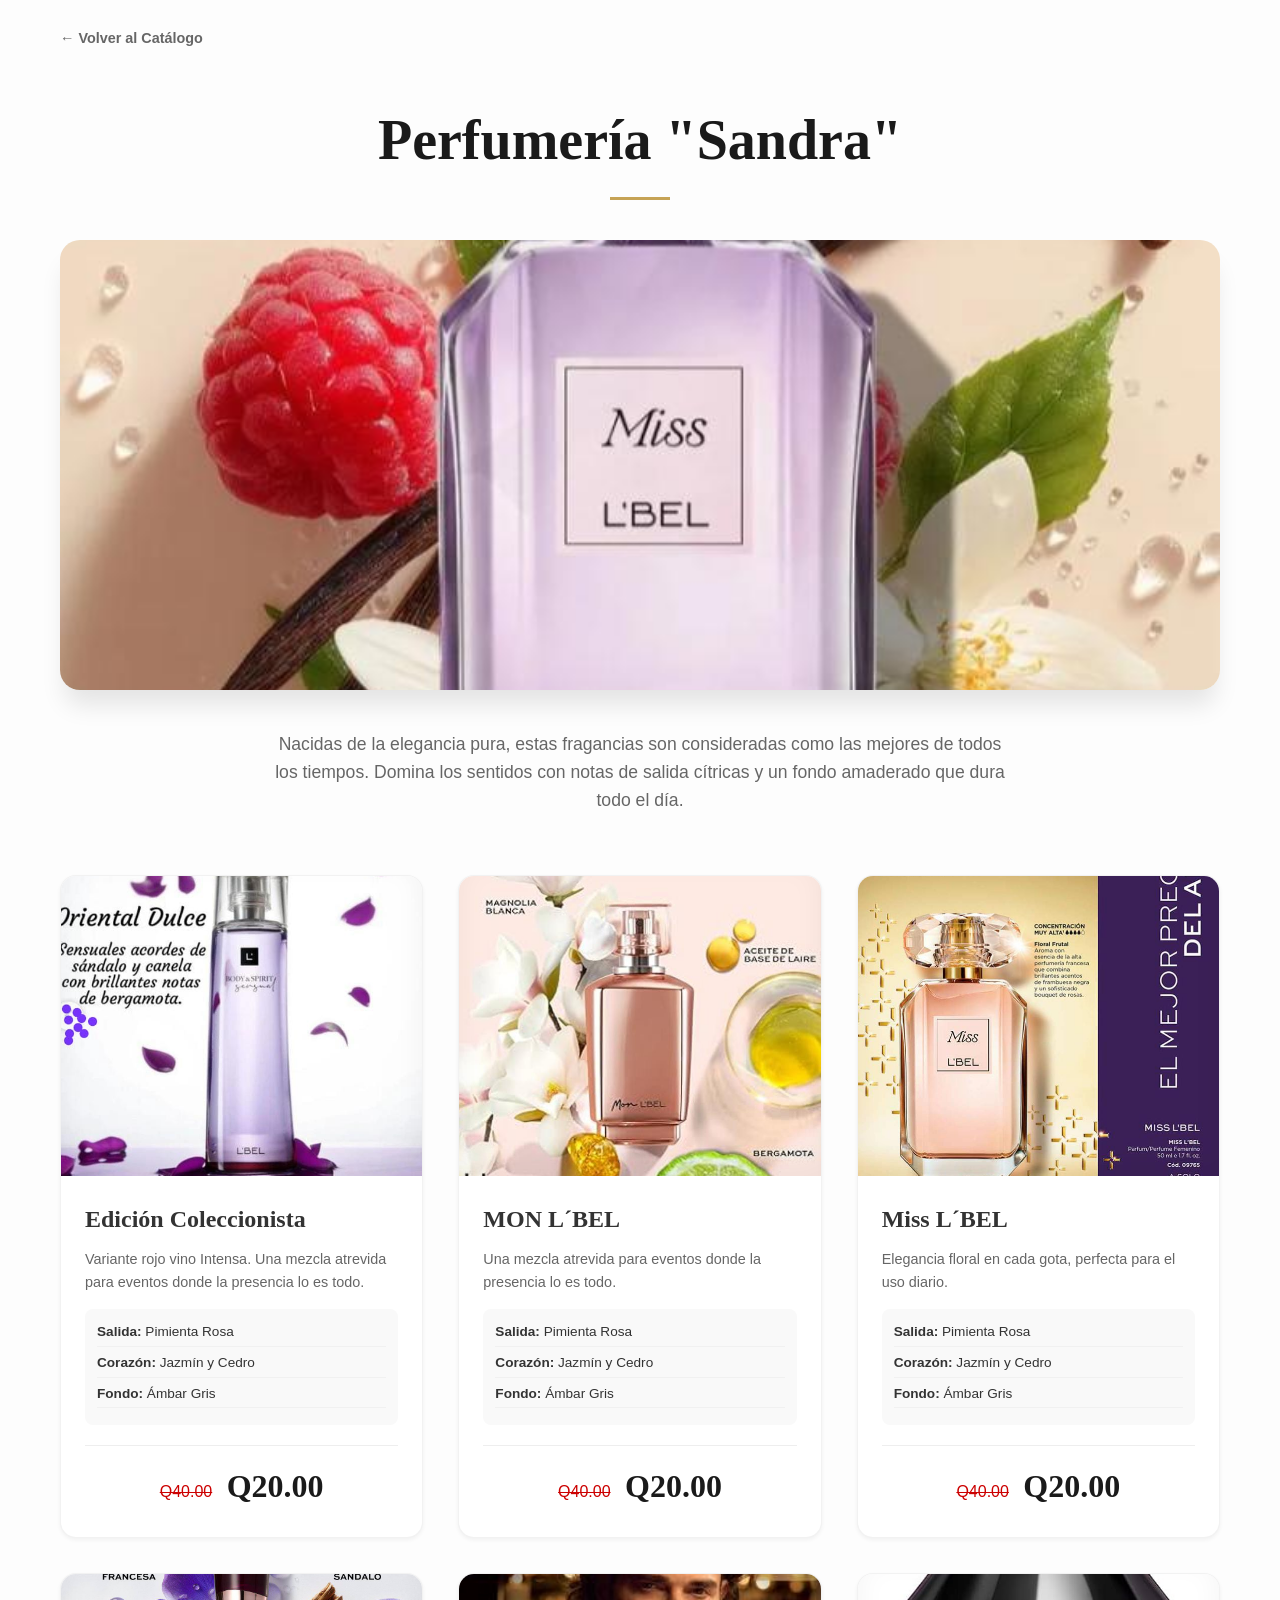
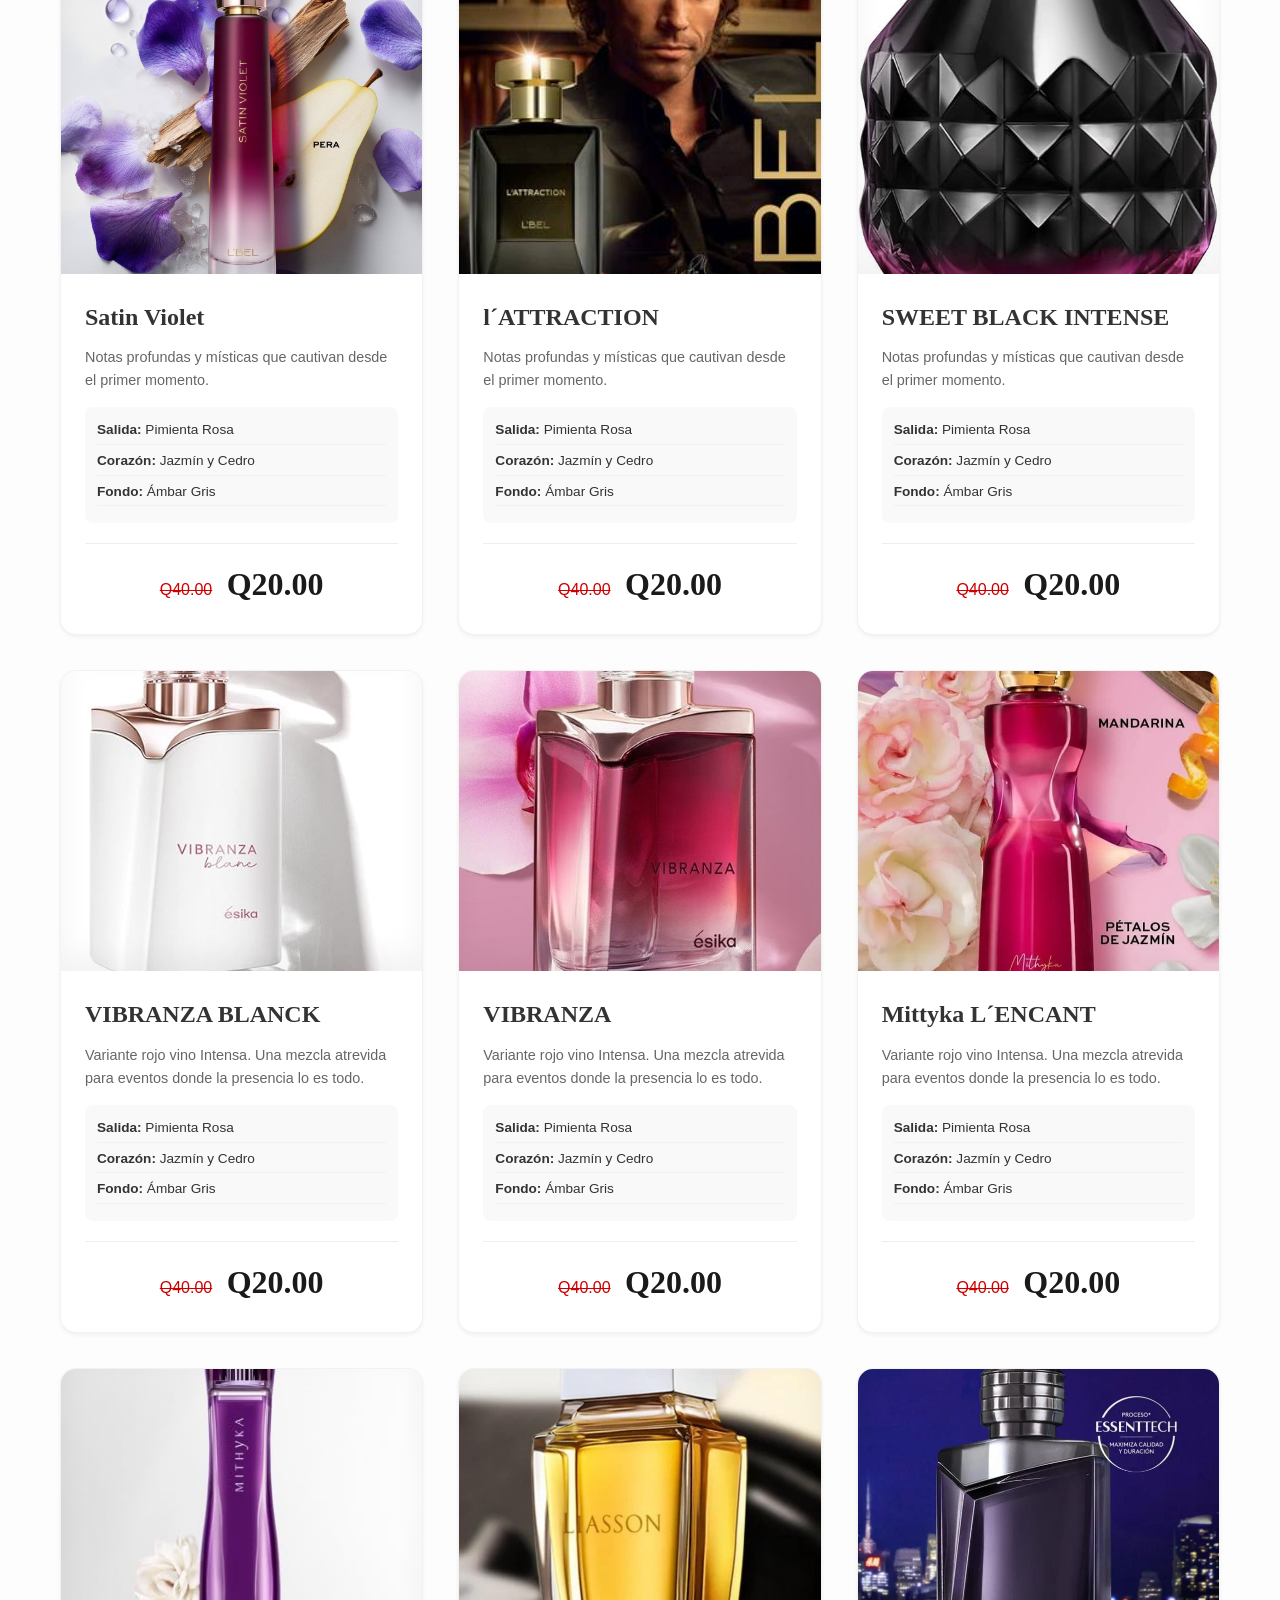
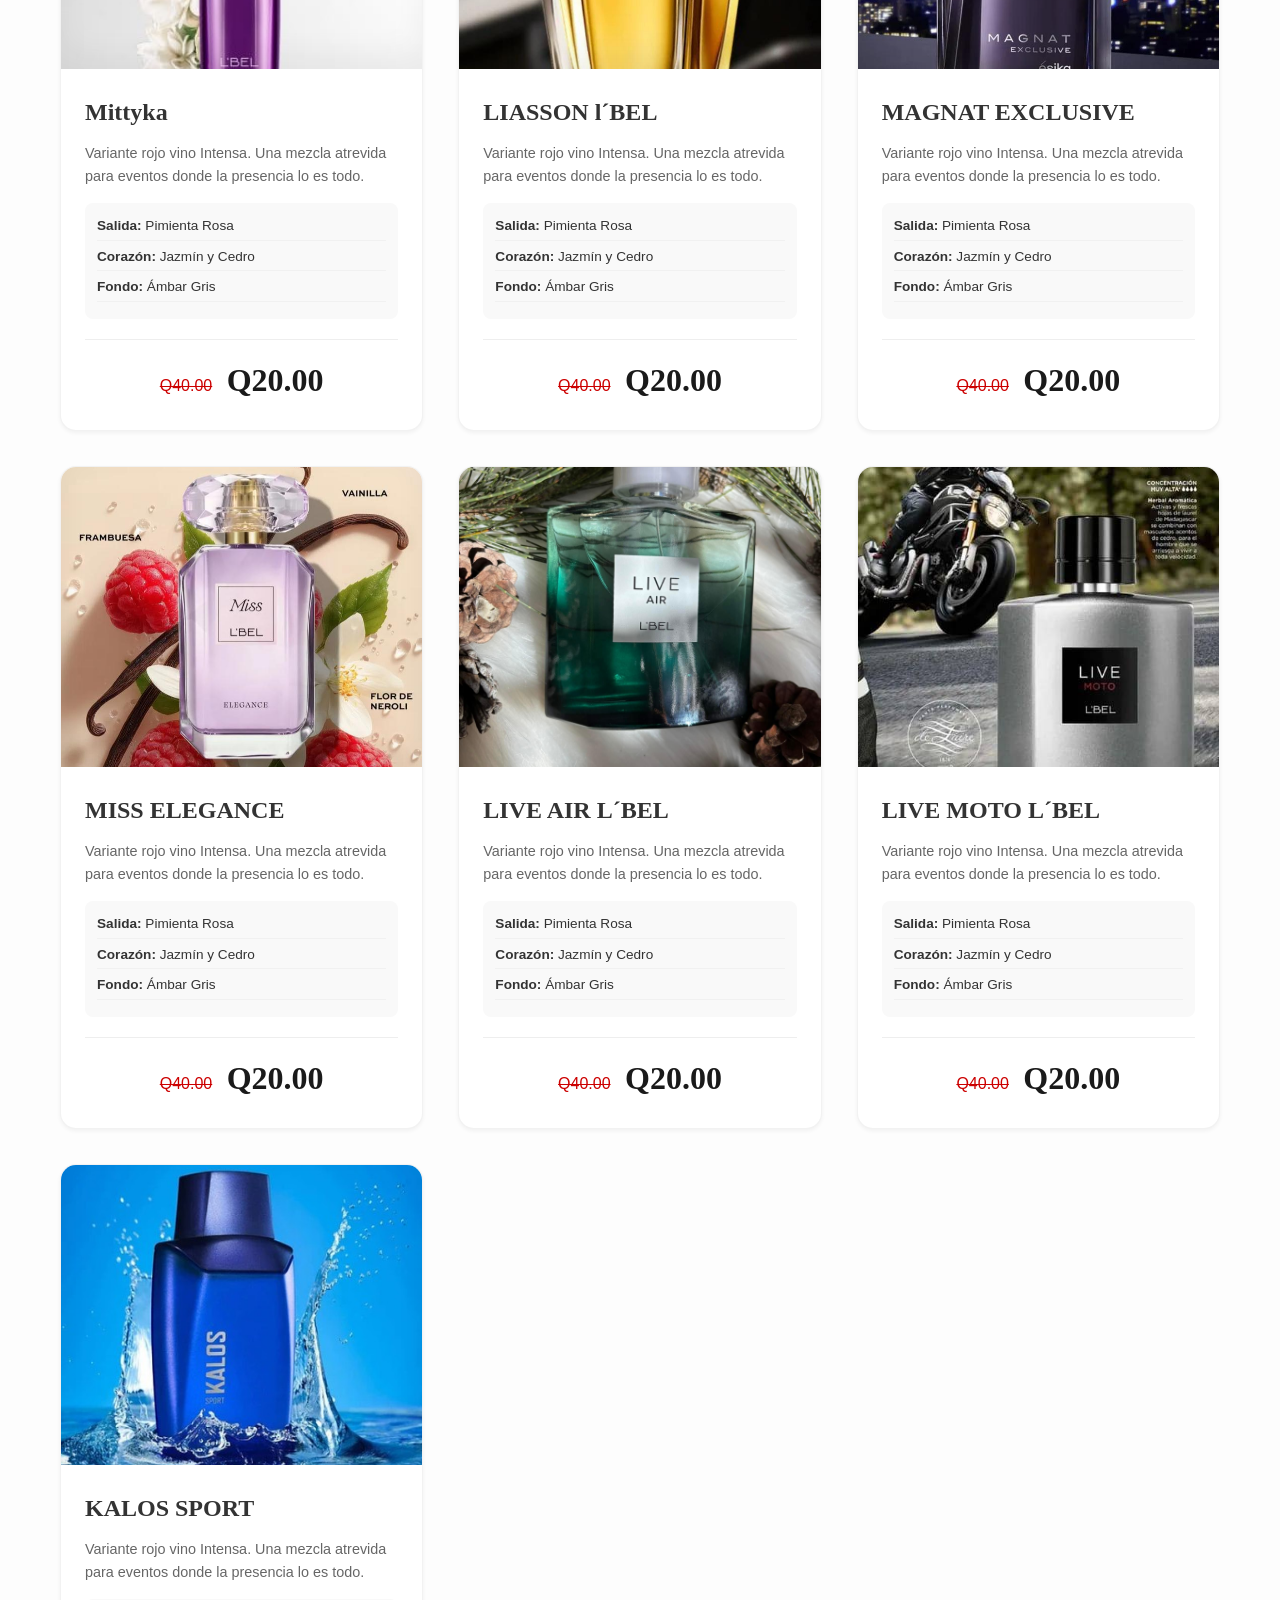
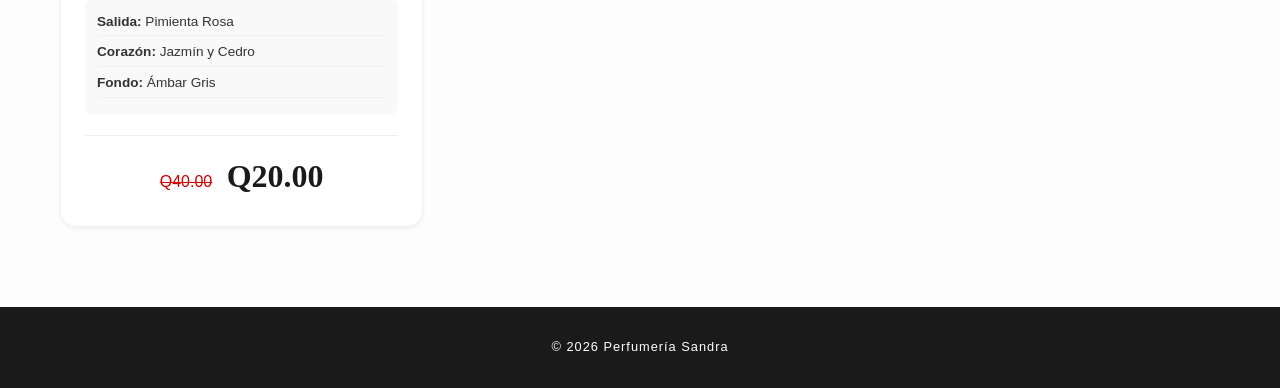
==== commit a53428f9: "Add files via upload" ====
--- a/html/PerfumesPagina.html
+++ b/html/PerfumesPagina.html
@@ -16,7 +16,7 @@
     </nav>
 
     <h1>Perfumería "Sandra"</h1>
-    <img src="../imagenes/Inicial%20pagina%20perfumes.jpeg" alt="Perfume de Lujo" class="main-img">
+    <img src="../imagenes/MissElegan.jpeg" alt="Perfume de Lujo" class="main-img">
 
     <p class="intro-text">
         Nacidas de la elegancia pura, estas fragancias son consideradas como las mejores de todos los tiempos.
@@ -208,22 +208,151 @@
 
         <div class="producto-bloque">
             <div class="seccion-imagen">
-                <img src="../imagenes/Mittyka%20L´encant.jpg" alt="Fragancia Roja">
-            </div>
-            <div class="contenido">
-                <h2>Mittyka L´ENCANT</h2>
-                <p class="desc-corta">Variante rojo vino Intensa. Una mezcla atrevida para eventos donde la presencia lo es todo.</p>
-                <ul class="logros">
-                    <li><strong>Salida:</strong> Pimienta Rosa</li>
-                    <li><strong>Corazón:</strong> Jazmín y Cedro</li>
-                    <li><strong>Fondo:</strong> Ámbar Gris</li>
-                </ul>
-                <div class="precio-tag">
-                    <strike>Q40.00</strike>
-                    <span>Q20.00</span>
-                </div>
-            </div>
-        </div>
+                <img src="../imagenes/Mittyka.jpg" alt="Fragancia Roja">
+            </div>
+            <div class="contenido">
+                <h2>Mittyka </h2>
+                <p class="desc-corta">Variante rojo vino Intensa. Una mezcla atrevida para eventos donde la presencia lo es todo.</p>
+                <ul class="logros">
+                    <li><strong>Salida:</strong> Pimienta Rosa</li>
+                    <li><strong>Corazón:</strong> Jazmín y Cedro</li>
+                    <li><strong>Fondo:</strong> Ámbar Gris</li>
+                </ul>
+                <div class="precio-tag">
+                    <strike>Q40.00</strike>
+                    <span>Q20.00</span>
+                </div>
+            </div>
+        </div>
+
+
+
+
+        <div class="producto-bloque">
+            <div class="seccion-imagen">
+                <img src="../imagenes/Liasson.jpeg" alt="Fragancia Roja">
+            </div>
+            <div class="contenido">
+                <h2>LIASSON l´BEL</h2>
+                <p class="desc-corta">Variante rojo vino Intensa. Una mezcla atrevida para eventos donde la presencia lo es todo.</p>
+                <ul class="logros">
+                    <li><strong>Salida:</strong> Pimienta Rosa</li>
+                    <li><strong>Corazón:</strong> Jazmín y Cedro</li>
+                    <li><strong>Fondo:</strong> Ámbar Gris</li>
+                </ul>
+                <div class="precio-tag">
+                    <strike>Q40.00</strike>
+                    <span>Q20.00</span>
+                </div>
+            </div>
+        </div>
+
+
+
+        <div class="producto-bloque">
+            <div class="seccion-imagen">
+                <img src="../imagenes/Magnat.jpeg" alt="Fragancia Roja">
+            </div>
+            <div class="contenido">
+                <h2>MAGNAT EXCLUSIVE</h2>
+                <p class="desc-corta">Variante rojo vino Intensa. Una mezcla atrevida para eventos donde la presencia lo es todo.</p>
+                <ul class="logros">
+                    <li><strong>Salida:</strong> Pimienta Rosa</li>
+                    <li><strong>Corazón:</strong> Jazmín y Cedro</li>
+                    <li><strong>Fondo:</strong> Ámbar Gris</li>
+                </ul>
+                <div class="precio-tag">
+                    <strike>Q40.00</strike>
+                    <span>Q20.00</span>
+                </div>
+            </div>
+        </div>
+
+
+
+
+        <div class="producto-bloque">
+            <div class="seccion-imagen">
+                <img src="../imagenes/MissElegan.jpeg" alt="Fragancia Roja">
+            </div>
+            <div class="contenido">
+                <h2>MISS ELEGANCE</h2>
+                <p class="desc-corta">Variante rojo vino Intensa. Una mezcla atrevida para eventos donde la presencia lo es todo.</p>
+                <ul class="logros">
+                    <li><strong>Salida:</strong> Pimienta Rosa</li>
+                    <li><strong>Corazón:</strong> Jazmín y Cedro</li>
+                    <li><strong>Fondo:</strong> Ámbar Gris</li>
+                </ul>
+                <div class="precio-tag">
+                    <strike>Q40.00</strike>
+                    <span>Q20.00</span>
+                </div>
+            </div>
+        </div>
+
+
+
+        <div class="producto-bloque">
+            <div class="seccion-imagen">
+                <img src="../imagenes/LiveAir.jpg" alt="Fragancia Roja">
+            </div>
+            <div class="contenido">
+                <h2>LIVE AIR L´BEL</h2>
+                <p class="desc-corta">Variante rojo vino Intensa. Una mezcla atrevida para eventos donde la presencia lo es todo.</p>
+                <ul class="logros">
+                    <li><strong>Salida:</strong> Pimienta Rosa</li>
+                    <li><strong>Corazón:</strong> Jazmín y Cedro</li>
+                    <li><strong>Fondo:</strong> Ámbar Gris</li>
+                </ul>
+                <div class="precio-tag">
+                    <strike>Q40.00</strike>
+                    <span>Q20.00</span>
+                </div>
+            </div>
+        </div>
+
+
+
+        <div class="producto-bloque">
+            <div class="seccion-imagen">
+                <img src="../imagenes/LiveMoto.jpg" alt="Fragancia Roja">
+            </div>
+            <div class="contenido">
+                <h2>LIVE MOTO L´BEL</h2>
+                <p class="desc-corta">Variante rojo vino Intensa. Una mezcla atrevida para eventos donde la presencia lo es todo.</p>
+                <ul class="logros">
+                    <li><strong>Salida:</strong> Pimienta Rosa</li>
+                    <li><strong>Corazón:</strong> Jazmín y Cedro</li>
+                    <li><strong>Fondo:</strong> Ámbar Gris</li>
+                </ul>
+                <div class="precio-tag">
+                    <strike>Q40.00</strike>
+                    <span>Q20.00</span>
+                </div>
+            </div>
+        </div>
+
+
+
+        <div class="producto-bloque">
+            <div class="seccion-imagen">
+                <img src="../imagenes/Kalos.jpg" alt="Fragancia Roja">
+            </div>
+            <div class="contenido">
+                <h2>KALOS SPORT</h2>
+                <p class="desc-corta">Variante rojo vino Intensa. Una mezcla atrevida para eventos donde la presencia lo es todo.</p>
+                <ul class="logros">
+                    <li><strong>Salida:</strong> Pimienta Rosa</li>
+                    <li><strong>Corazón:</strong> Jazmín y Cedro</li>
+                    <li><strong>Fondo:</strong> Ámbar Gris</li>
+                </ul>
+                <div class="precio-tag">
+                    <strike>Q40.00</strike>
+                    <span>Q20.00</span>
+                </div>
+            </div>
+        </div>
+
 
 
 
